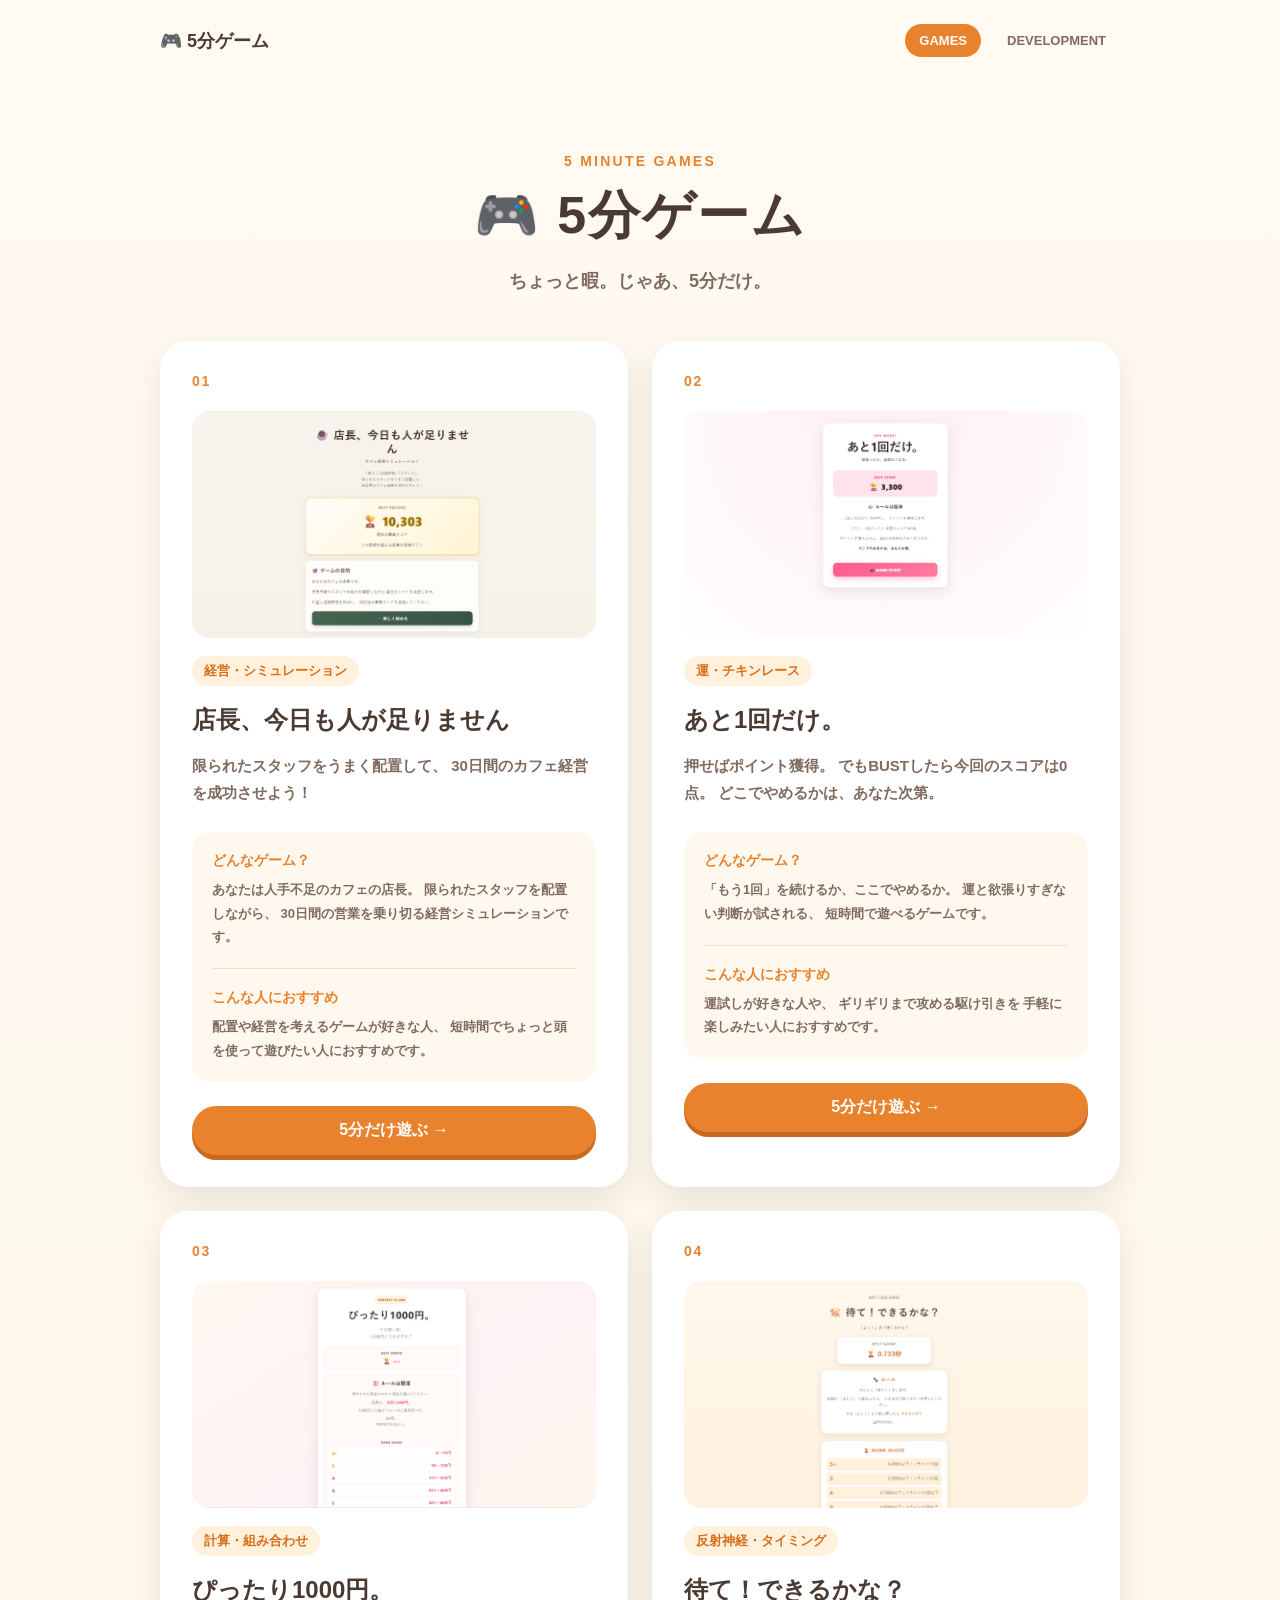
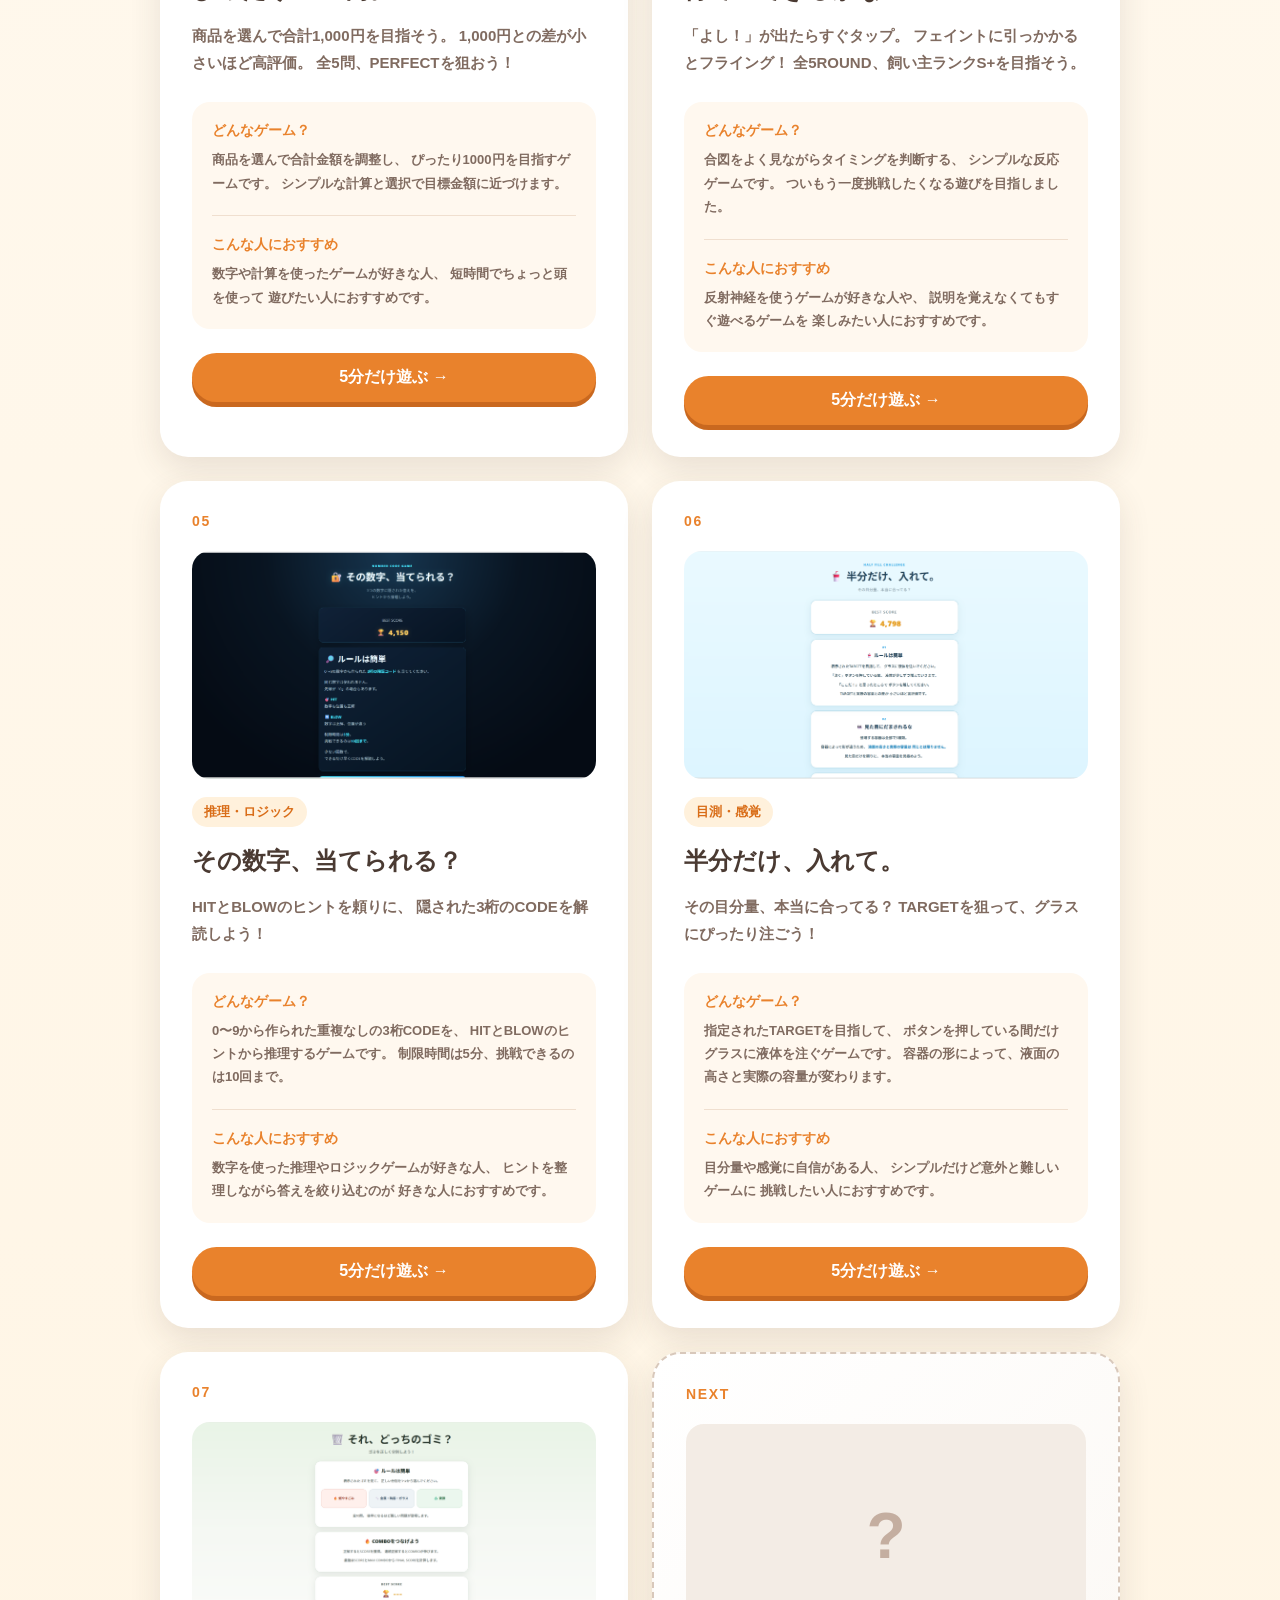
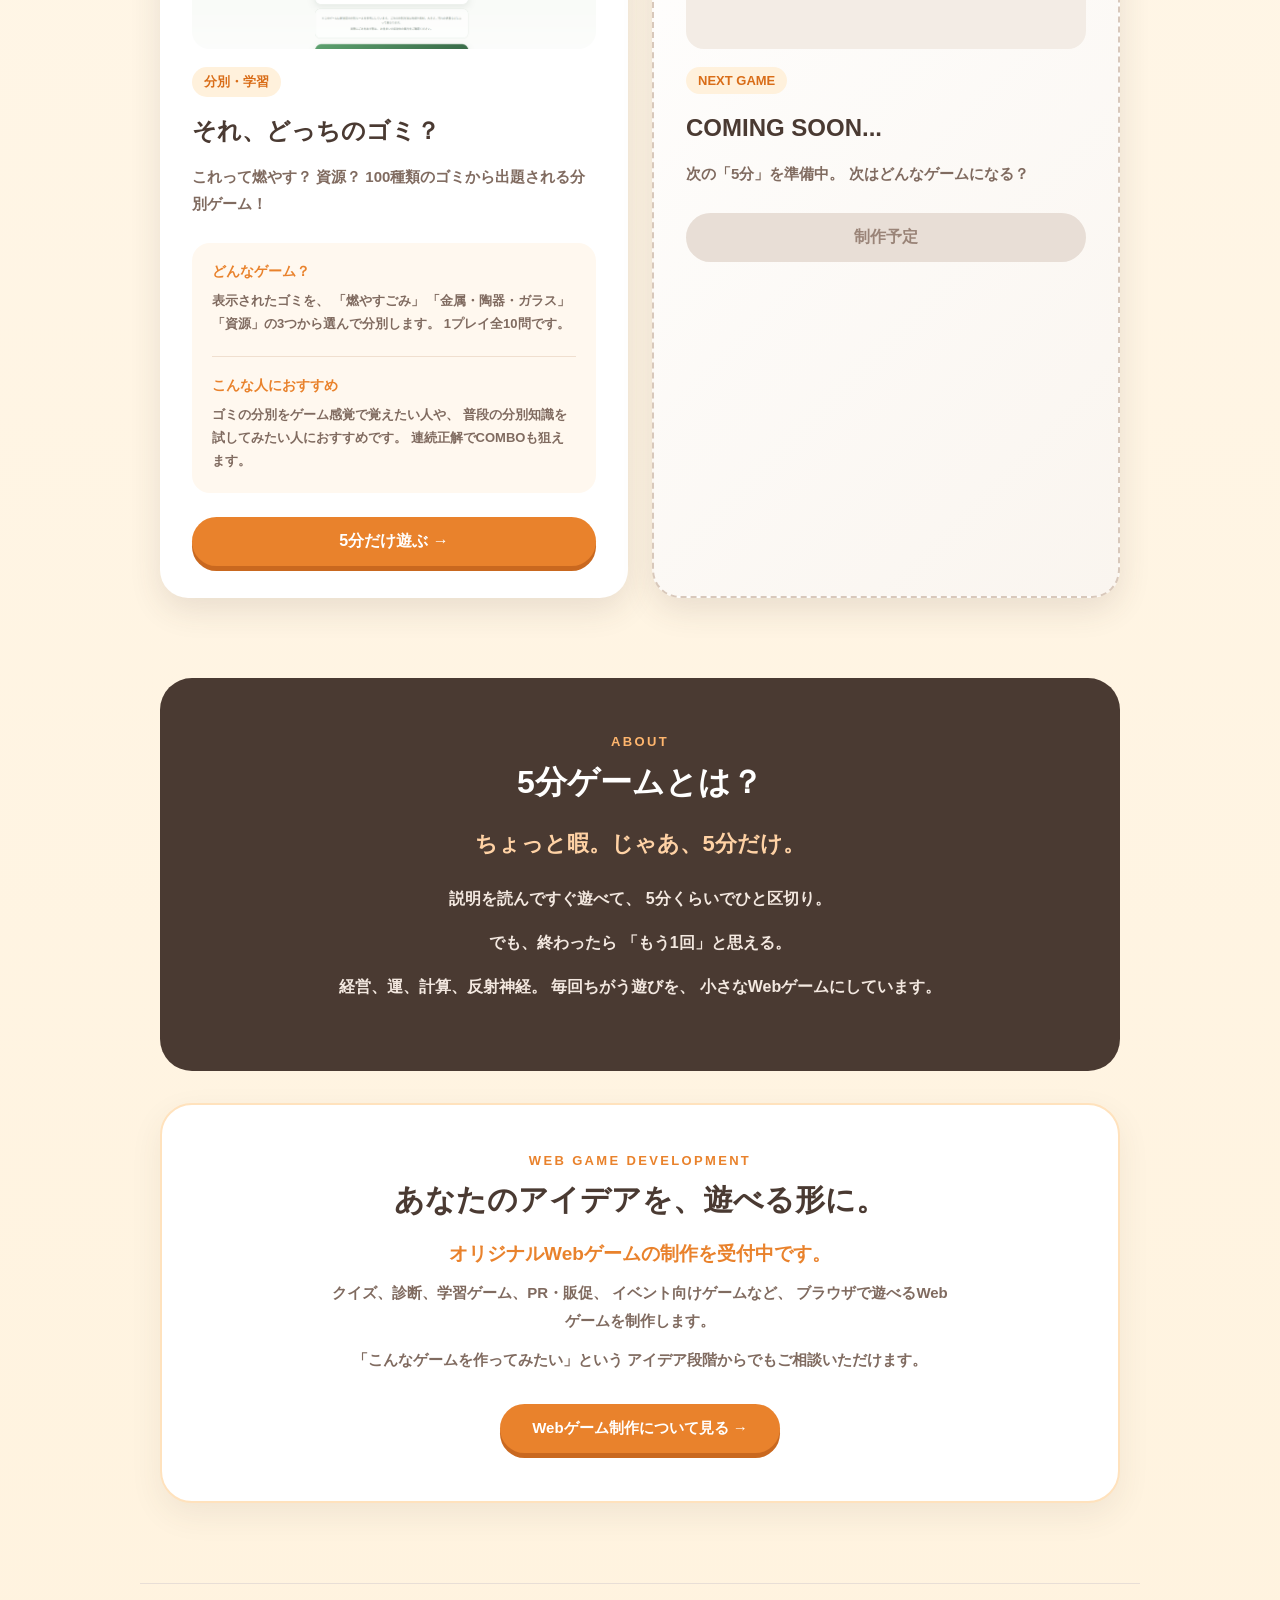
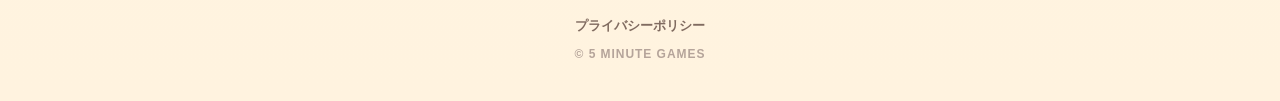
==== index.html @ 8182e737 "Improve SEO metadata" ====
<!DOCTYPE html>
<html lang="ja">

<head>
    <meta charset="UTF-8">

    <meta
        name="viewport"
        content="width=device-width, initial-scale=1.0"
    >

    <meta
        name="description"
        content="ちょっと暇。じゃあ、5分だけ。短時間で気軽に遊べる無料ブラウザゲームを公開中。経営、計算、推理、反射神経など、インストール不要で遊べるオリジナルWebゲームシリーズです。"
    >

    <meta
        name="google-adsense-account"
        content="ca-pub-8101862015594721"
    >

    <title>5分ゲーム | 5分で遊べる無料ブラウザゲーム</title>

    <link
        rel="stylesheet"
        href="css/style.css"
    >
</head>

<body>

    <nav class="site-nav">
        <a
            class="site-logo"
            href="index.html"
        >
            🎮 5分ゲーム
        </a>

        <div class="nav-links">
            <a
                class="active"
                href="index.html"
            >
                GAMES
            </a>

            <a href="development.html">
                DEVELOPMENT
            </a>
        </div>
    </nav>

    <header>
        <p>5 MINUTE GAMES</p>

        <h1>
            🎮 5分ゲーム
        </h1>

        <p>
            ちょっと暇。じゃあ、5分だけ。
        </p>
    </header>

    <main>

        <section class="game-list">

            <article class="game-card">
                <div class="game-number">
                    01
                </div>

                <div class="game-image">
                    <img
                        src="images/cafe-manager.png"
                        alt="店長、今日も人が足りませんのプレイ画面"
                    >
                </div>

                <p class="game-genre">
                    経営・シミュレーション
                </p>

                <h2>
                    店長、今日も人が足りません
                </h2>

                <p class="game-description">
                    限られたスタッフをうまく配置して、
                    30日間のカフェ経営を成功させよう！
                </p>

                <div class="game-details">

                    <div class="game-detail">
                        <h3>
                            どんなゲーム？
                        </h3>

                        <p>
                            あなたは人手不足のカフェの店長。
                            限られたスタッフを配置しながら、
                            30日間の営業を乗り切る経営シミュレーションです。
                        </p>
                    </div>

                    <div class="game-detail">
                        <h3>
                            こんな人におすすめ
                        </h3>

                        <p>
                            配置や経営を考えるゲームが好きな人、
                            短時間でちょっと頭を使って遊びたい人におすすめです。
                        </p>
                    </div>

                </div>


            </div>


                <a
                    class="game-button"
                    href="https://cafe-manager-1-jmzj.onrender.com"
                    target="_blank"
                    rel="noopener noreferrer"
                >
                    5分だけ遊ぶ →
                </a>
            </article>

            <article class="game-card">
                <div class="game-number">
                    02
                </div>

                <div class="game-image">
                    <img
                        src="images/one-more-game.png"
                        alt="あと1回だけ。のプレイ画面"
                    >
                </div>

                <p class="game-genre">
                    運・チキンレース
                </p>

                <h2>
                    あと1回だけ。
                </h2>

                <p class="game-description">
                    押せばポイント獲得。
                    でもBUSTしたら今回のスコアは0点。
                    どこでやめるかは、あなた次第。
                </p>

                <div class="game-details">

                    <div class="game-detail">
                        <h3>どんなゲーム？</h3>

                        <p>
                            「もう1回」を続けるか、ここでやめるか。
                            運と欲張りすぎない判断が試される、
                            短時間で遊べるゲームです。
                        </p>
                    </div>

                    <div class="game-detail">
                        <h3>こんな人におすすめ</h3>

                        <p>
                            運試しが好きな人や、
                            ギリギリまで攻める駆け引きを
                            手軽に楽しみたい人におすすめです。
                        </p>
                    </div>

                </div>

                <a
                    class="game-button"
                    href="https://one-more-game-szpu.onrender.com/"
                    target="_blank"
                    rel="noopener noreferrer"
                >
                    5分だけ遊ぶ →
                </a>
            </article>

            <article class="game-card">
                <div class="game-number">
                    03
                </div>

                <div class="game-image">
                    <img
                        src="images/perfect-1000.png"
                        alt="ぴったり1000円。のプレイ画面"
                    >
                </div>

                <p class="game-genre">
                    計算・組み合わせ
                </p>

                <h2>
                    ぴったり1000円。
                </h2>

                <p class="game-description">
                    商品を選んで合計1,000円を目指そう。
                    1,000円との差が小さいほど高評価。
                    全5問、PERFECTを狙おう！
                </p>
                
                <div class="game-details">

                    <div class="game-detail">
                        <h3>どんなゲーム？</h3>

                        <p>
                            商品を選んで合計金額を調整し、
                            ぴったり1000円を目指すゲームです。
                            シンプルな計算と選択で目標金額に近づけます。
                        </p>
                    </div>

                    <div class="game-detail">
                        <h3>こんな人におすすめ</h3>

                        <p>
                            数字や計算を使ったゲームが好きな人、
                            短時間でちょっと頭を使って
                            遊びたい人におすすめです。
                        </p>
                    </div>

                </div>

                <a
                    class="game-button"
                    href="https://perfect-1000-game.onrender.com/"
                    target="_blank"
                    rel="noopener noreferrer"
                >
                    5分だけ遊ぶ →
                </a>
            </article>

            <article class="game-card">
                <div class="game-number">
                    04
                </div>

                <div class="game-image">
                    <img
                        src="images/wait-dog-game.png"
                        alt="待て！できるかな？のプレイ画面"
                    >
                </div>

                <p class="game-genre">
                    反射神経・タイミング
                </p>

                <h2>
                    待て！できるかな？
                </h2>

                <p class="game-description">
                    「よし！」が出たらすぐタップ。
                    フェイントに引っかかるとフライング！
                    全5ROUND、飼い主ランクS+を目指そう。
                </p>

                <div class="game-details">

                    <div class="game-detail">
                        <h3>どんなゲーム？</h3>

                        <p>
                            合図をよく見ながらタイミングを判断する、
                            シンプルな反応ゲームです。
                            ついもう一度挑戦したくなる遊びを目指しました。
                        </p>
                    </div>

                    <div class="game-detail">
                        <h3>こんな人におすすめ</h3>

                        <p>
                            反射神経を使うゲームが好きな人や、
                            説明を覚えなくてもすぐ遊べるゲームを
                            楽しみたい人におすすめです。
                        </p>
                    </div>

                </div>

                <a
                    class="game-button"
                    href="https://wait-dog-game-1.onrender.com"
                    target="_blank"
                    rel="noopener noreferrer"
                >
                    5分だけ遊ぶ →
                </a>
            </article>

            <article class="game-card">

                <div class="game-number">
                    05
                </div>

                <div class="game-image">
                    <img
                        src="images/guess-the-number.png"
                        alt="その数字、当てられる？のプレイ画面"
                    >
                </div>

                <p class="game-genre">
                    推理・ロジック
                </p>

                <h2>
                    その数字、当てられる？
                </h2>

                <p class="game-description">
                    HITとBLOWのヒントを頼りに、
                    隠された3桁のCODEを解読しよう！
                </p>

                <div class="game-details">

                    <div class="game-detail">
                        <h3>
                            どんなゲーム？
                        </h3>

                        <p>
                            0〜9から作られた重複なしの3桁CODEを、
                            HITとBLOWのヒントから推理するゲームです。
                            制限時間は5分、挑戦できるのは10回まで。
                        </p>
                    </div>

                    <div class="game-detail">
                        <h3>
                            こんな人におすすめ
                        </h3>

                        <p>
                            数字を使った推理やロジックゲームが好きな人、
                            ヒントを整理しながら答えを絞り込むのが
                            好きな人におすすめです。
                        </p>
                    </div>

                </div>

                <a
                    class="game-button"
                    href="https://guess-the-number-1-7qqd.onrender.com"
                    target="_blank"
                    rel="noopener noreferrer"
                >
                    5分だけ遊ぶ →
                </a>

            </article>

            <article class="game-card">

                <div class="game-number">
                    06
                </div>

                <div class="game-image">
                    <img
                        src="images/half-fill-game.png"
                        alt="半分だけ、入れて。のプレイ画面"
                    >
                </div>

                <p class="game-genre">
                    目測・感覚
                </p>

                <h2>
                    半分だけ、入れて。
                </h2>

                <p class="game-description">
                    その目分量、本当に合ってる？
                    TARGETを狙って、グラスにぴったり注ごう！
                </p>

                <div class="game-details">

                    <div class="game-detail">

                        <h3>
                            どんなゲーム？
                        </h3>

                        <p>
                            指定されたTARGETを目指して、
                            ボタンを押している間だけグラスに液体を注ぐゲームです。
                            容器の形によって、液面の高さと実際の容量が変わります。
                        </p>

                    </div>

                    <div class="game-detail">

                        <h3>
                            こんな人におすすめ
                        </h3>

                        <p>
                            目分量や感覚に自信がある人、
                            シンプルだけど意外と難しいゲームに
                            挑戦したい人におすすめです。
                        </p>

                    </div>

                </div>

                <a
                    class="game-button"
                    href="https://half-fill-game-1.onrender.com"
                    target="_blank"
                    rel="noopener noreferrer"
                >
                    5分だけ遊ぶ →
                </a>

            </article>

            <article class="game-card">

                <div class="game-number">
                    07
                </div>

                <div class="game-image">
                    <img
                        src="images/garbage-sort-game.png"
                        alt="それ、どっちのゴミ？のプレイ画面"
                    >
                </div>

                <p class="game-genre">
                    分別・学習
                </p>

                <h2>
                    それ、どっちのゴミ？
                </h2>

                <p class="game-description">
                    これって燃やす？ 資源？
                    100種類のゴミから出題される分別ゲーム！
                </p>

                <div class="game-details">

                    <div class="game-detail">

                        <h3>
                            どんなゲーム？
                        </h3>

                        <p>
                            表示されたゴミを、
                            「燃やすごみ」
                            「金属・陶器・ガラス」
                            「資源」の3つから選んで分別します。
                            1プレイ全10問です。
                        </p>

                    </div>

                    <div class="game-detail">

                        <h3>
                            こんな人におすすめ
                        </h3>

                        <p>
                            ゴミの分別をゲーム感覚で覚えたい人や、
                            普段の分別知識を試してみたい人におすすめです。
                            連続正解でCOMBOも狙えます。
                        </p>

                    </div>

                </div>

                <a
                    class="game-button"
                    href="https://garbage-sort-game-1.onrender.com"
                    target="_blank"
                    rel="noopener noreferrer"
                >
                    5分だけ遊ぶ →
                </a>

            </article>


            <article class="game-card coming-soon">
                <div class="game-number">
                    NEXT
                </div>

                <div class="coming-soon-image">
                    <span>?</span>
                </div>

                <p class="game-genre">
                    NEXT GAME
                </p>

                <h2>
                    COMING SOON...
                </h2>

                <p class="game-description">
                    次の「5分」を準備中。
                    次はどんなゲームになる？
                </p>

                <div class="coming-soon-button">
                    制作予定
                </div>
            </article>
        </section>

        <section class="about">

            <p class="section-label">
                ABOUT
            </p>

            <h2>
                5分ゲームとは？
            </h2>

            <p class="about-lead">
                ちょっと暇。じゃあ、5分だけ。
            </p>

            <div class="about-text">
                <p>
                    説明を読んですぐ遊べて、
                    5分くらいでひと区切り。
                </p>

                <p>
                    でも、終わったら
                    「もう1回」と思える。
                </p>

                <p>
                    経営、運、計算、反射神経。
                    毎回ちがう遊びを、
                    小さなWebゲームにしています。
                </p>
            </div>

        </section>

        <section class="request">

            <p class="section-label">
                WEB GAME DEVELOPMENT
            </p>

            <h2>
                あなたのアイデアを、遊べる形に。
            </h2>

            <p class="request-lead">
                オリジナルWebゲームの制作を受付中です。
            </p>

            <div class="request-text">
                <p>
                    クイズ、診断、学習ゲーム、PR・販促、
                    イベント向けゲームなど、
                    ブラウザで遊べるWebゲームを制作します。
                </p>

                <p>
                    「こんなゲームを作ってみたい」という
                    アイデア段階からでもご相談いただけます。
                </p>
            </div>

            <a
                class="request-button"
                href="https://coconala.com/users/6394066?ref=service_main_column"
                target="_blank"
                rel="noopener noreferrer"
            >
                Webゲーム制作について見る →
            </a>

        </section>        

    </main>

<footer class="site-footer">

    <a href="privacy.html">
        プライバシーポリシー
    </a>

    <p>
        © 5 MINUTE GAMES
    </p>

</footer>

</body>

</html>
---- css/style.css ----
* {
    box-sizing: border-box;
}

body {
    margin: 0;
    min-height: 100vh;

    background:
        linear-gradient(
            180deg,
            #fffaf2 0%,
            #fff3df 100%
        );

    color: #4a3a32;

    font-family:
        "Hiragino Kaku Gothic ProN",
        "Yu Gothic",
        sans-serif;
}

header {
    width: 92%;
    max-width: 900px;
    margin: 0 auto;
    padding: 72px 20px 48px;
    text-align: center;
}

header > p:first-child {
    margin: 0 0 12px;

    color: #e9822c;

    font-size: 14px;
    font-weight: 900;
    letter-spacing: 0.16em;
}

header h1 {
    margin: 0;

    color: #4a3a32;

    font-size: 52px;
    font-weight: 900;
    letter-spacing: 0.04em;
}

header > p:last-child {
    margin: 18px 0 0;

    color: #806b60;

    font-size: 18px;
    font-weight: 700;
}

main {
    width: 92%;
    max-width: 1000px;
    margin: 0 auto;
    padding: 0 20px 80px;
}

.game-list {
    display: grid;
    grid-template-columns:
        repeat(2, minmax(0, 1fr));
    gap: 24px;
}

.game-card {
    position: relative;
    padding: 32px;

    background-color: #ffffff;

    border-radius: 28px;

    box-shadow:
        0 12px 32px
        rgba(74, 58, 50, 0.12);
}

.game-number {
    color: #e9822c;

    font-size: 14px;
    font-weight: 900;
    letter-spacing: 0.12em;
}

.game-icon {
    margin: 22px 0 14px;

    font-size: 52px;
}

.game-image {
    width: 100%;
    aspect-ratio: 16 / 9;

    margin: 22px 0 18px;

    overflow: hidden;

    border-radius: 18px;

    background-color: #f5eee7;
}

.game-image img {
    display: block;

    width: 100%;
    height: 100%;

    object-fit: cover;
    object-position: center;

    transition:
        transform 0.25s ease;
}

.game-card:hover .game-image img {
    transform: scale(1.03);
}

.game-genre {
    display: inline-block;

    margin: 0 0 12px;
    padding: 6px 12px;

    background-color: #fff1dc;
    color: #d96d18;

    border-radius: 999px;

    font-size: 13px;
    font-weight: 900;
}

.game-card h2 {
    margin: 4px 0 14px;

    color: #4a3a32;

    font-size: 24px;
    font-weight: 900;
    line-height: 1.5;
}

.game-description {
    margin: 0 0 26px;

    color: #806b60;

    font-size: 15px;
    font-weight: 600;
    line-height: 1.8;
}

.game-button {
    display: block;

    width: 100%;
    padding: 14px 20px;

    background-color: #e9822c;
    color: #ffffff;

    border-radius: 999px;

    font-weight: 900;
    text-align: center;
    text-decoration: none;

    box-shadow:
        0 5px 0 #c9681f;

    transition:
        transform 0.12s ease,
        box-shadow 0.12s ease;
}

.game-button:active {
    transform: translateY(4px);

    box-shadow:
        0 1px 0 #c9681f;
}



.coming-soon {
    border: 2px dashed #d8c8bb;

    background:
        linear-gradient(
            135deg,
            #ffffff 0%,
            #faf5ef 100%
        );
}

.coming-soon-image {
    display: flex;
    align-items: center;
    justify-content: center;

    width: 100%;
    aspect-ratio: 16 / 9;

    margin: 22px 0 18px;

    background-color: #f3ece5;

    border-radius: 18px;
}

.coming-soon-image span {
    color: #c4aea0;

    font-size: 64px;
    font-weight: 900;
}

.coming-soon-button {
    width: 100%;
    padding: 14px 20px;

    background-color: #e8ded6;
    color: #9a8478;

    border-radius: 999px;

    font-weight: 900;
    text-align: center;
}

.about {
    margin-top: 80px;
    padding: 56px 48px;

    background-color: #4a3a32;
    color: #ffffff;

    border-radius: 32px;

    text-align: center;
}

.section-label {
    margin: 0 0 12px;

    color: #ffb66e;

    font-size: 13px;
    font-weight: 900;
    letter-spacing: 0.18em;
}

.about h2 {
    margin: 0;

    font-size: 32px;
    font-weight: 900;
}

.about-lead {
    margin: 24px 0;

    color: #ffd2a5;

    font-size: 22px;
    font-weight: 900;
}

.about-text {
    max-width: 620px;
    margin: 0 auto;

    color: #f3e8e0;

    font-size: 16px;
    font-weight: 600;
    line-height: 2;
}

.about-text p {
    margin: 12px 0;
}

.site-nav {
    display: flex;
    align-items: center;
    justify-content: space-between;

    width: 92%;
    max-width: 1000px;

    margin: 0 auto;
    padding: 24px 20px;
}

.site-logo {
    color: #4a3a32;

    font-size: 18px;
    font-weight: 900;

    text-decoration: none;
}

.nav-links {
    display: flex;
    align-items: center;
    gap: 12px;
}

.nav-links a {
    padding: 9px 14px;

    color: #806b60;

    border-radius: 999px;

    font-size: 13px;
    font-weight: 900;

    text-decoration: none;

    transition:
        background-color 0.15s ease,
        color 0.15s ease;
}

.nav-links a:hover {
    background-color: #fff1dc;
    color: #d96d18;
}

.nav-links a.active {
    background-color: #e9822c;
    color: #ffffff;
}

/* =========================
   DEVELOPMENT PAGE
========================= */

.development-intro {
    margin-bottom: 80px;
}

.development-intro > h2 {
    margin: 0 0 16px;

    color: #4a3a32;

    font-size: 36px;
    font-weight: 900;
}

.development-lead {
    margin: 0 0 16px;

    color: #e9822c;

    font-size: 22px;
    font-weight: 900;
}

.development-description {
    max-width: 700px;

    margin: 8px 0;

    color: #806b60;

    font-size: 16px;
    font-weight: 600;
    line-height: 1.9;
}

.development-steps {
    display: grid;

    grid-template-columns:
        repeat(2, minmax(0, 1fr));

    gap: 20px;

    margin-top: 40px;
}

.development-step {
    padding: 28px;

    background-color: #ffffff;

    border-radius: 24px;

    box-shadow:
        0 10px 28px
        rgba(74, 58, 50, 0.1);
}

.step-number {
    display: inline-block;

    margin-bottom: 18px;

    color: #e9822c;

    font-size: 13px;
    font-weight: 900;
    letter-spacing: 0.14em;
}

.development-step h3 {
    margin: 0 0 12px;

    color: #4a3a32;

    font-size: 20px;
    font-weight: 900;
}

.development-step p {
    margin: 0;

    color: #806b60;

    font-size: 14px;
    font-weight: 600;
    line-height: 1.8;
}

/* =========================
   TECH STACK
========================= */

.tech-stack {
    margin-top: 80px;
}

.tech-stack > h2 {
    margin: 0 0 12px;

    color: #4a3a32;

    font-size: 36px;
    font-weight: 900;
}

.tech-lead {
    margin: 0 0 36px;

    color: #806b60;

    font-size: 17px;
    font-weight: 700;
}

.tech-grid {
    display: grid;

    grid-template-columns:
        repeat(3, minmax(0, 1fr));

    gap: 20px;
}

.tech-item {
    padding: 28px 24px;

    background-color: #fff1dc;

    border: 2px solid #ffe2bd;
    border-radius: 24px;

    text-align: center;
}

.tech-icon {
    display: block;

    margin-bottom: 16px;

    font-size: 38px;
}

.tech-item h3 {
    margin: 0 0 12px;

    color: #d96d18;

    font-size: 18px;
    font-weight: 900;
}

.tech-item p {
    margin: 0;

    color: #806b60;

    font-size: 14px;
    font-weight: 600;
    line-height: 1.8;
}

/* =========================
   VALUES
========================= */

.values {
    margin-top: 80px;
    margin-bottom: 80px;
}

.values > h2 {
    margin: 0 0 12px;

    color: #4a3a32;

    font-size: 36px;
    font-weight: 900;
}

.values-lead {
    margin: 0 0 36px;

    color: #e9822c;

    font-size: 20px;
    font-weight: 900;
}

.values-grid {
    display: grid;

    grid-template-columns:
        repeat(2, minmax(0, 1fr));

    gap: 20px;
}

.value-item {
    padding: 30px;

    background-color: #ffffff;

    border-left:
        5px solid #e9822c;

    border-radius: 20px;

    box-shadow:
        0 10px 28px
        rgba(74, 58, 50, 0.1);
}

.value-icon {
    display: block;

    margin-bottom: 16px;

    font-size: 36px;
}

.value-item h3 {
    margin: 0 0 12px;

    color: #4a3a32;

    font-size: 20px;
    font-weight: 900;
}

.value-item p {
    margin: 0;

    color: #806b60;

    font-size: 14px;
    font-weight: 600;
    line-height: 1.8;
}

/* =========================
   DEVELOPMENT CTA
========================= */

.development-cta {
    margin-top: 80px;
    margin-bottom: 80px;
    padding: 56px 48px;

    background-color: #4a3a32;
    color: #ffffff;

    border-radius: 32px;

    text-align: center;
}

.development-cta .section-label {
    color: #ffb66e;
}

.development-cta h2 {
    margin: 0;

    color: #ffffff;

    font-size: 32px;
    font-weight: 900;
}

.cta-description {
    max-width: 600px;

    margin: 20px auto 32px;

    color: #f3e8e0;

    font-size: 16px;
    font-weight: 600;
    line-height: 1.9;
}

.cta-buttons {
    display: flex;
    justify-content: center;
    gap: 16px;
}

.cta-button {
    display: inline-block;

    min-width: 210px;
    padding: 15px 24px;

    border-radius: 999px;

    font-size: 15px;
    font-weight: 900;

    text-align: center;
    text-decoration: none;

    transition:
        transform 0.12s ease,
        box-shadow 0.12s ease;
}

/* ゲームへ戻る */
.cta-button.primary {
    background-color: #e9822c;
    color: #ffffff;

    box-shadow:
        0 5px 0 #c9681f;
}

.cta-button.primary:active {
    transform: translateY(4px);

    box-shadow:
        0 1px 0 #c9681f;
}

/* X */
.cta-button.secondary {
    background-color: #ffffff;
    color: #4a3a32;

    box-shadow:
        0 5px 0 #d8c8bb;
}

.cta-button.secondary:active {
    transform: translateY(4px);

    box-shadow:
        0 1px 0 #d8c8bb;
}

/* =========================
   PRIVACY POLICY
========================= */

.privacy-content {
    max-width: 760px;
    margin: 0 auto 80px;
    padding: 48px;

    background-color: #ffffff;

    border-radius: 28px;

    box-shadow:
        0 12px 32px
        rgba(74, 58, 50, 0.1);
}

.privacy-content h2 {
    margin:
        44px 0
        16px;

    padding-bottom: 10px;

    color: #4a3a32;

    border-bottom:
        2px solid #ffe2bd;

    font-size: 22px;
    font-weight: 900;
}

.privacy-content h2:first-child {
    margin-top: 0;
}

.privacy-content p {
    margin: 0 0 18px;

    color: #806b60;

    font-size: 15px;
    font-weight: 600;
    line-height: 2;
}

/* =========================
   FOOTER
========================= */

.site-footer {
    width: 92%;
    max-width: 1000px;

    margin: 0 auto;
    padding: 32px 20px 40px;

    border-top: 1px solid #e8ded6;

    text-align: center;
}

.site-footer a {
    color: #806b60;

    font-size: 13px;
    font-weight: 700;

    text-decoration: none;
}

.site-footer a:hover {
    color: #e9822c;
}

.site-footer p {
    margin: 12px 0 0;

    color: #b5a49a;

    font-size: 12px;
    font-weight: 600;
    letter-spacing: 0.08em;
}

/* =========================
   GAME DETAILS
========================= */

.game-details {
    margin: 24px 0;

    padding: 20px;

    background-color: #fff8ef;
    border-radius: 18px;
}

.game-detail + .game-detail {
    margin-top: 20px;
    padding-top: 20px;

    border-top: 1px solid #f0dfcf;
}

.game-detail h3 {
    margin: 0 0 8px;

    color: #e9822c;

    font-size: 14px;
    font-weight: 900;
}

.game-detail p {
    margin: 0;

    color: #806b60;

    font-size: 13px;
    font-weight: 600;
    line-height: 1.8;
}

/* =========================
   REQUEST
========================= */

.request {
    margin-top: 32px;
    padding: 48px;

    background-color: #ffffff;

    border: 2px solid #ffe2bd;
    border-radius: 32px;

    text-align: center;

    box-shadow:
        0 12px 32px
        rgba(74, 58, 50, 0.08);
}

.request .section-label {
    color: #e9822c;
}

.request h2 {
    margin: 0;

    color: #4a3a32;

    font-size: 30px;
    font-weight: 900;
}

.request-lead {
    margin: 20px 0 12px;

    color: #e9822c;

    font-size: 19px;
    font-weight: 900;
}

.request-text {
    max-width: 620px;
    margin: 0 auto 30px;

    color: #806b60;

    font-size: 15px;
    font-weight: 600;
    line-height: 1.9;
}

.request-text p {
    margin: 10px 0;
}

.request-button {
    display: inline-block;

    min-width: 280px;
    padding: 15px 28px;

    background-color: #e9822c;
    color: #ffffff;

    border-radius: 999px;

    font-size: 15px;
    font-weight: 900;

    text-align: center;
    text-decoration: none;

    box-shadow:
        0 5px 0 #c9681f;

    transition:
        transform 0.12s ease,
        box-shadow 0.12s ease;
}

.request-button:active {
    transform: translateY(4px);

    box-shadow:
        0 1px 0 #c9681f;
}

@media (max-width: 600px) {

    header {
        padding:
            48px 16px
            36px;
    }

    header h1 {
        font-size: 38px;
    }

    header > p:last-child {
        font-size: 16px;
    }

    main {
        padding:
            0 12px
            60px;
    }

    .game-list {
        grid-template-columns: 1fr;
    }

    .game-card {
        padding: 24px;
    }

    .game-card h2 {
        font-size: 21px;
    }

    .about {
        margin-top: 56px;
        padding: 40px 24px;

        border-radius: 24px;
    }

    .about h2 {
        font-size: 26px;
    }

    .about-lead {
        font-size: 19px;
    }

    .about-text {
        font-size: 15px;
        line-height: 1.9;
    }

    .site-nav {
        width: 100%;
        padding: 18px 16px;
    }

    .site-logo {
        font-size: 15px;
    }

    .nav-links {
        gap: 4px;
    }

    .nav-links a {
        padding: 8px 9px;

        font-size: 11px;
    }

    .development-intro > h2 {
        font-size: 28px;
    }

    .development-lead {
        font-size: 19px;
    }

    .development-description {
        font-size: 15px;
    }

    .development-steps {
        grid-template-columns: 1fr;

        margin-top: 28px;
    }

    .development-step {
        padding: 24px;
    }

    .tech-stack {
        margin-top: 56px;
    }

    .tech-stack > h2 {
        font-size: 28px;
    }

    .tech-lead {
        margin-bottom: 24px;

        font-size: 15px;
    }

    .tech-grid {
        grid-template-columns: 1fr;

        gap: 14px;
    }

    .tech-item {
        padding: 24px 20px;
    }

    .values {
        margin-top: 56px;
        margin-bottom: 56px;
    }

    .values > h2 {
        font-size: 28px;
    }

    .values-lead {
        margin-bottom: 24px;

        font-size: 17px;
    }

    .values-grid {
        grid-template-columns: 1fr;

        gap: 14px;
    }

    .value-item {
        padding: 24px;

        border-left-width: 4px;
    }

    .development-cta {
        margin-top: 56px;
        margin-bottom: 56px;
        padding: 40px 24px;

        border-radius: 24px;
    }

    .development-cta h2 {
        font-size: 26px;
    }

    .cta-description {
        margin:
            18px auto
            28px;

        font-size: 15px;
    }

    .cta-buttons {
        flex-direction: column;
        gap: 14px;
    }

    .cta-button {
        width: 100%;
        min-width: 0;
    }

    /* ナビ */
    .site-nav {
        width: 100%;
        padding: 16px 12px;
        gap: 10px;
    }

    .site-logo {
        flex-shrink: 0;
        white-space: nowrap;
        font-size: 14px;
    }

    .nav-links {
        gap: 2px;
    }

    .nav-links a {
        padding: 7px 6px;
        font-size: 10px;
        white-space: nowrap;
    }

    /* ゲーム一覧 */
    .game-list {
        grid-template-columns: 1fr;
    }

    /* 制作フロー */
    .development-steps {
        grid-template-columns: 1fr;
    }

    /* TECH STACK */
    .tech-grid {
        grid-template-columns: 1fr;
    }

    /* VALUES */
    .values-grid {
        grid-template-columns: 1fr;
    }

    /* 長い英単語のはみ出し防止 */
    .development-step h3,
    .tech-item h3,
    .value-item h3 {
        max-width: 100%;
        overflow-wrap: break-word;
        word-break: normal;
    }

    .privacy-content {
        margin-bottom: 56px;
        padding: 28px 22px;

        border-radius: 22px;
    }

    .privacy-content h2 {
        margin-top: 36px;

        font-size: 19px;
    }

    .privacy-content p {
        font-size: 14px;
        line-height: 1.9;
    }

    .site-footer {
        width: 100%;
        padding: 28px 16px 32px;
    }

    .site-footer a {
        font-size: 12px;
    }

    .site-footer p {
        font-size: 11px;
    }

    .game-details {
        margin: 20px 0;
        padding: 18px 16px;

        border-radius: 16px;
    }

    .game-detail h3 {
        font-size: 13px;
    }

    .game-detail p {
        font-size: 12px;
        line-height: 1.8;
    }

    /* 制作依頼 */
    .request {
        margin-top: 24px;
        padding: 36px 24px;

        border-radius: 24px;
    }

    .request h2 {
        font-size: 25px;
    }

    .request-lead {
        font-size: 17px;
    }

    .request-text {
        font-size: 14px;
        line-height: 1.9;
    }

    .request-button {
        width: 100%;
        min-width: 0;

        padding: 14px 18px;
    }
}
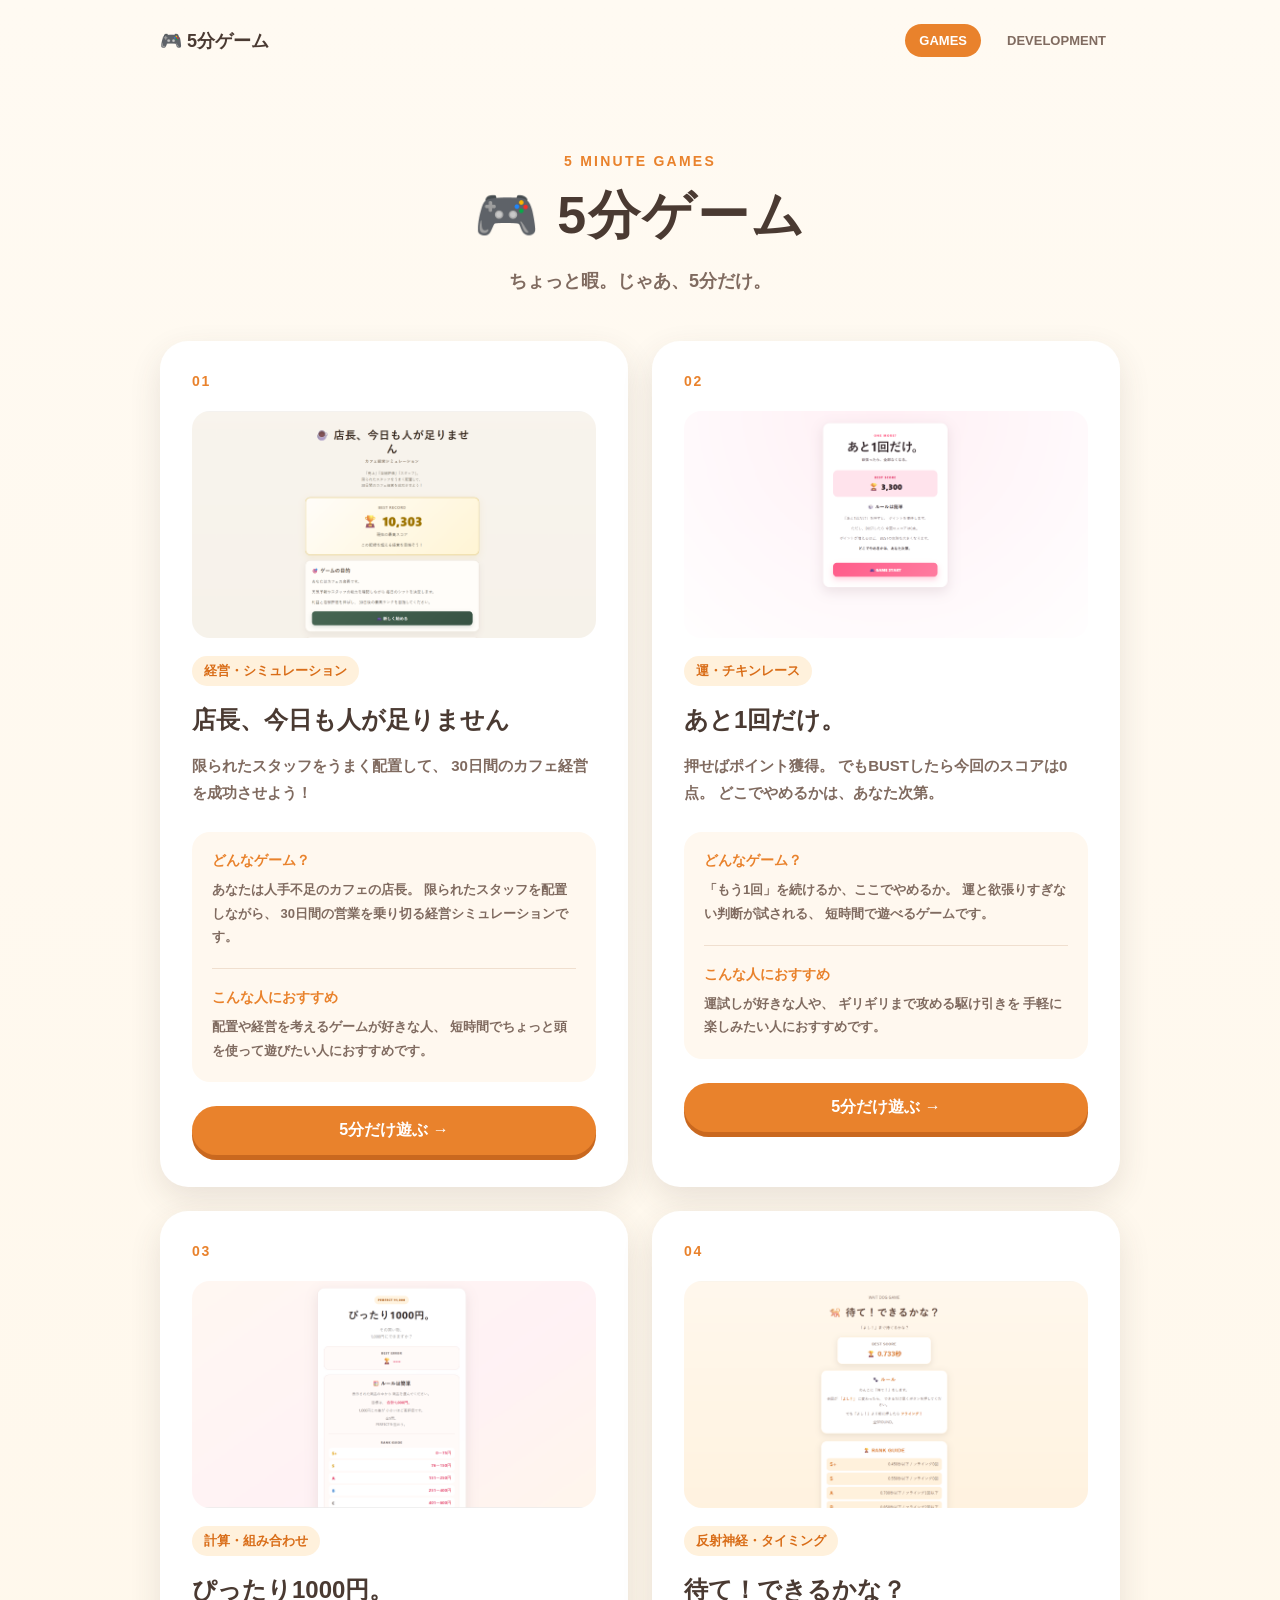
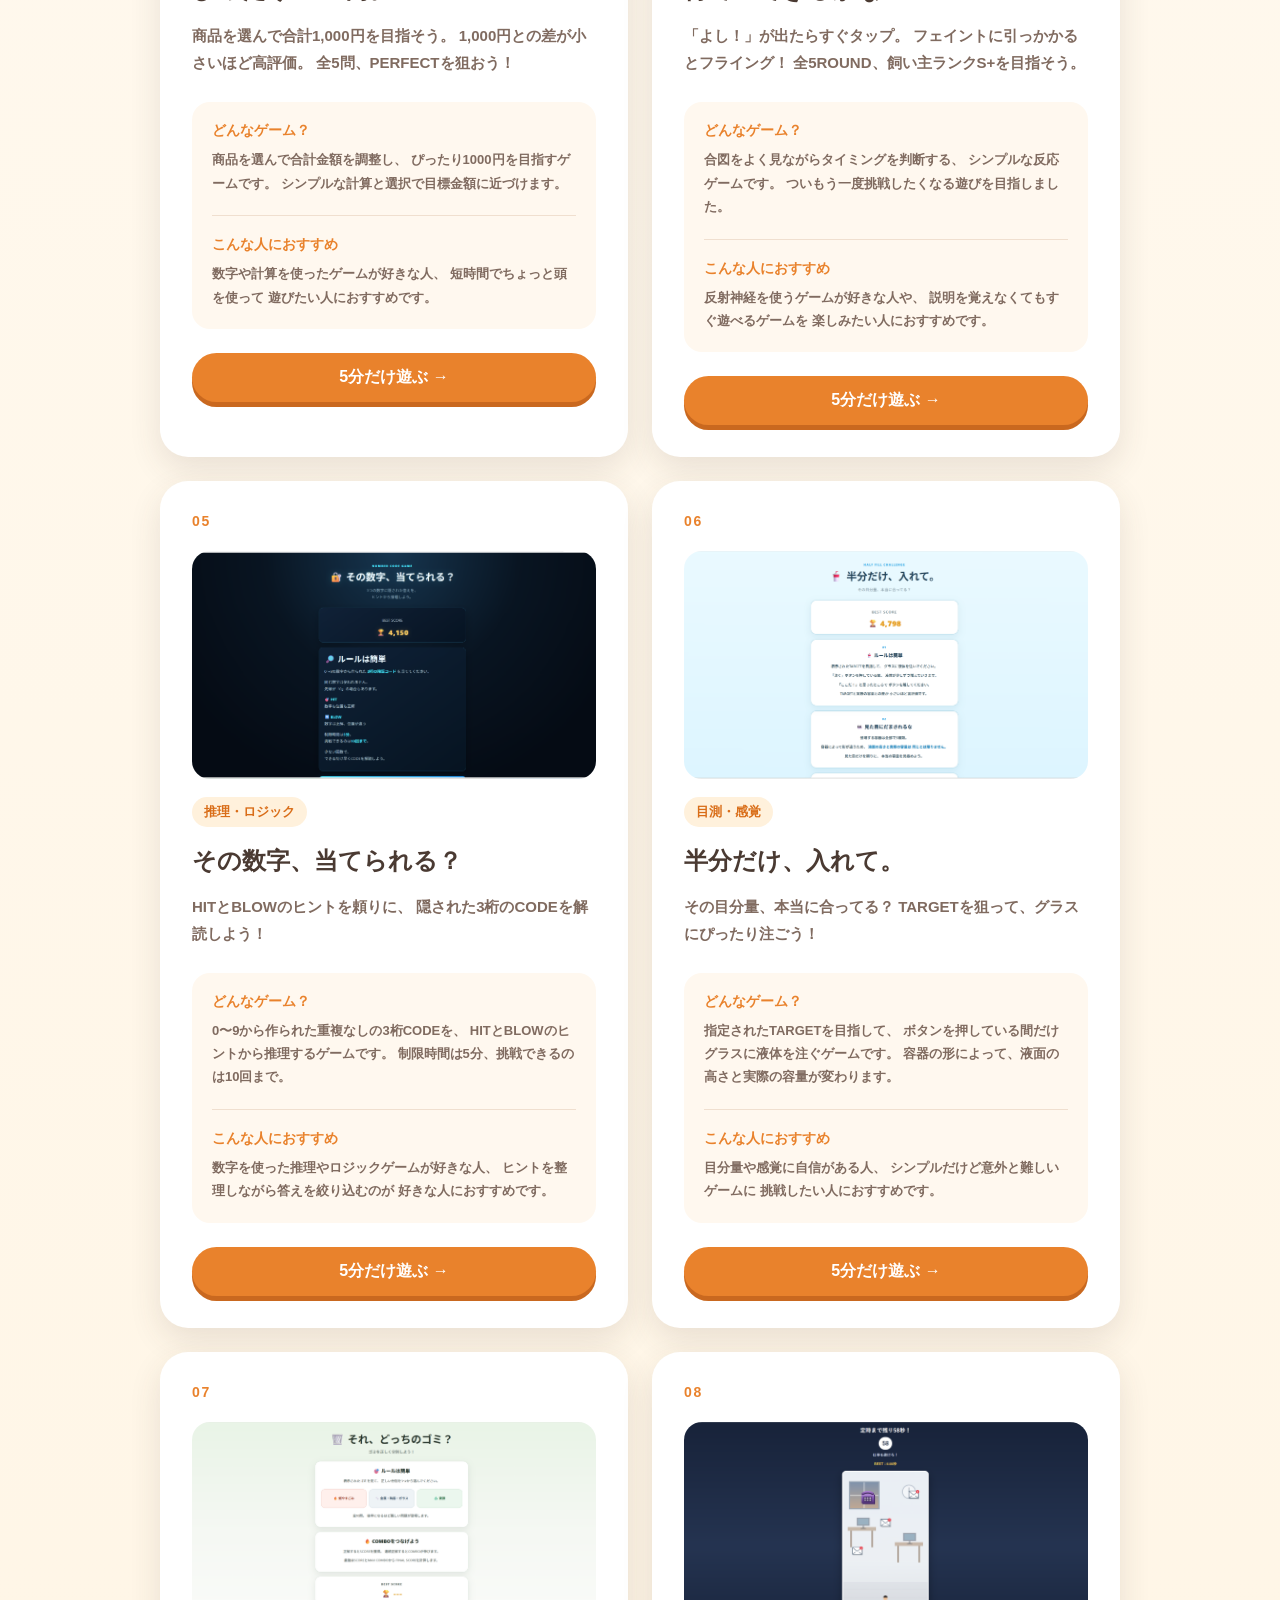
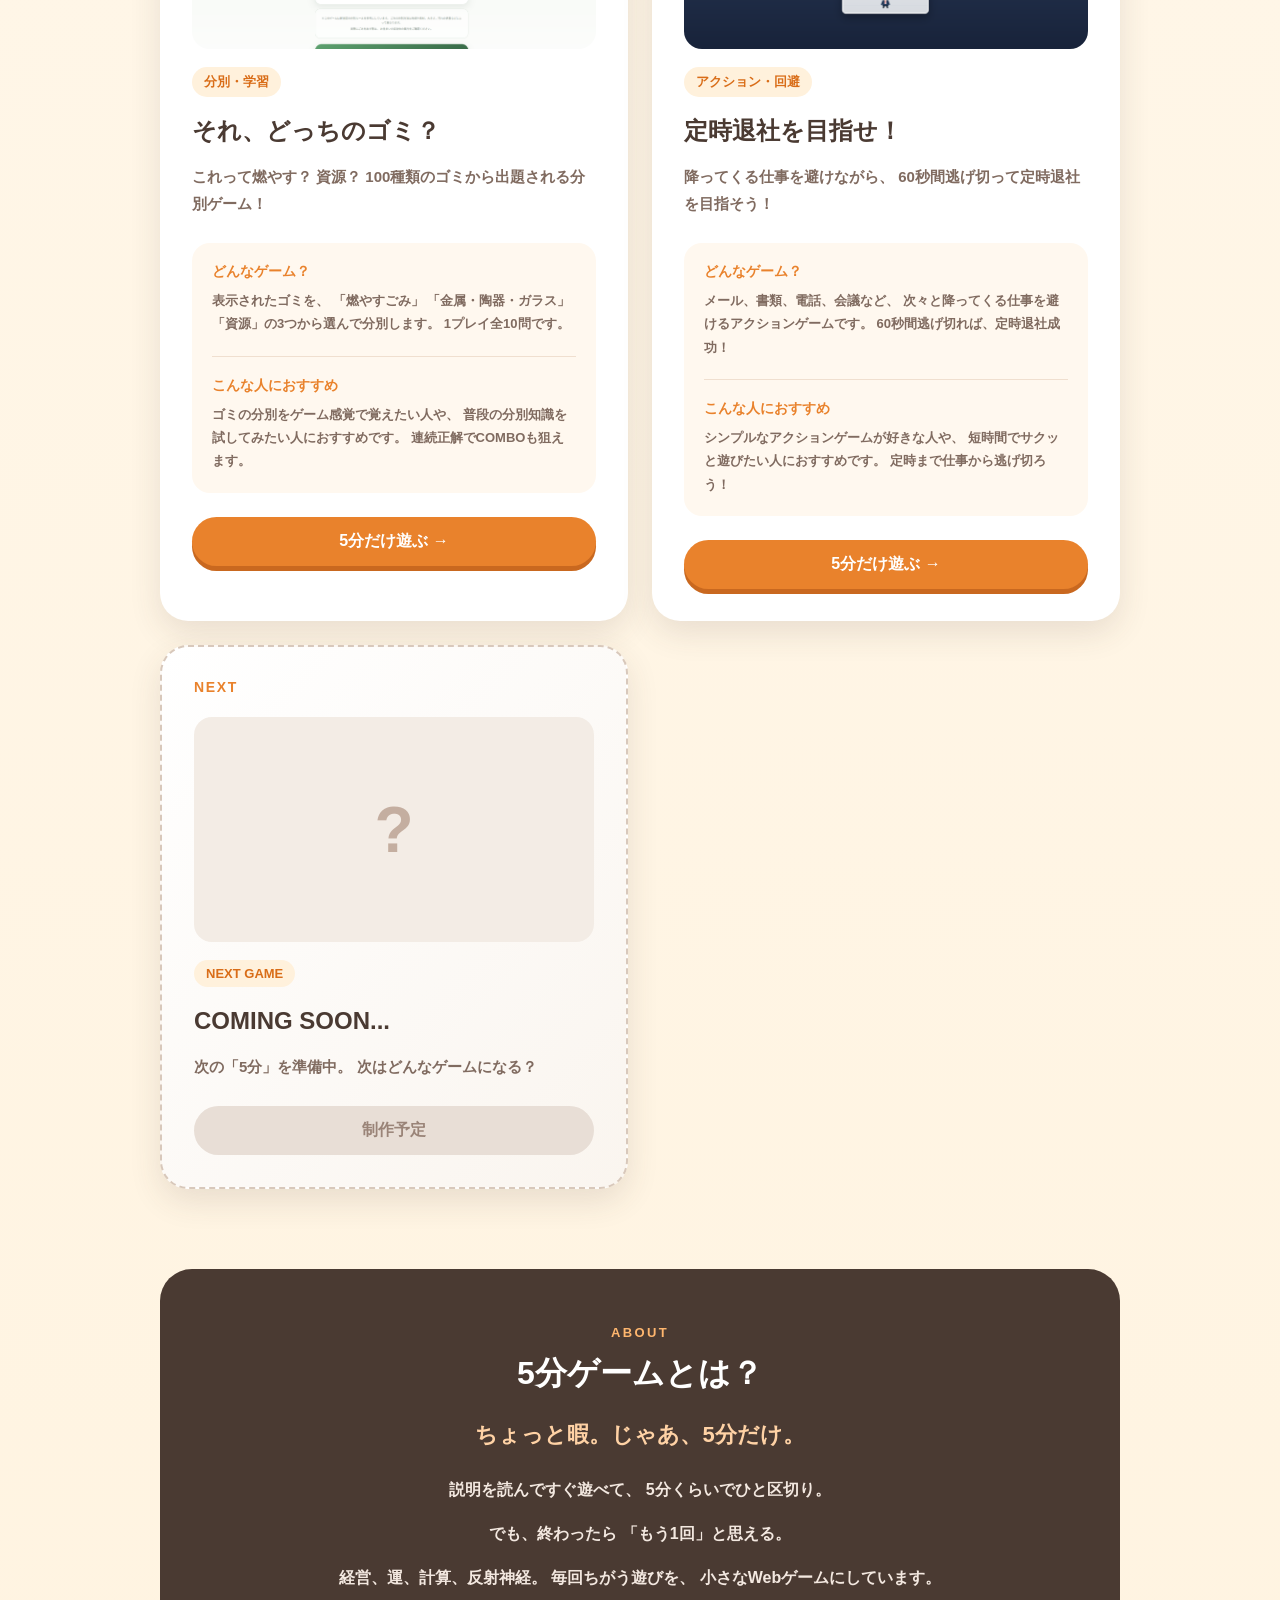
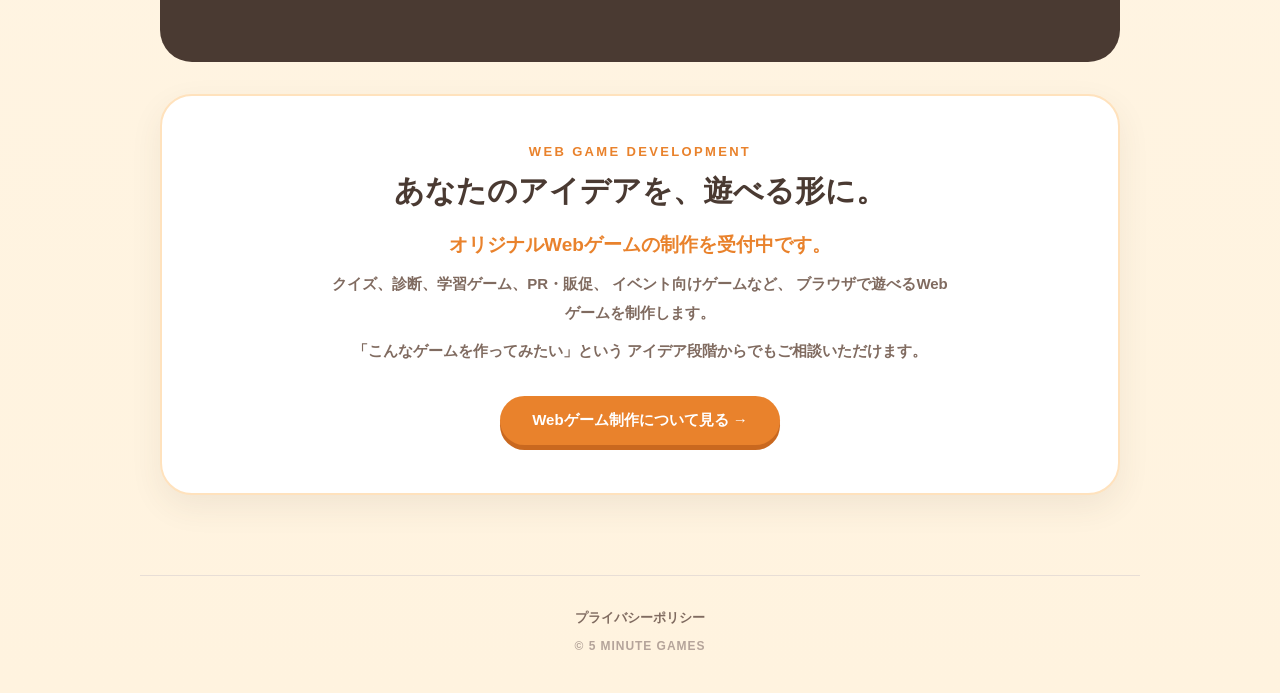
==== commit 02da3460: "Add game 08" ====
--- a/index.html
+++ b/index.html
@@ -19,11 +19,22 @@
         content="ca-pub-8101862015594721"
     >
 
+    <meta
+        name="google-site-verification"
+        content="F9LZhzofbIOKG_qknwpb9-czUyZk_s0oz3IPuMvI280"
+    >
+
     <title>5分ゲーム | 5分で遊べる無料ブラウザゲーム</title>
 
     <link
         rel="stylesheet"
         href="css/style.css"
+    >
+
+    <link
+        rel="icon"
+        href="/favicon.png"
+        type="image/png"
     >
 </head>
 
@@ -518,6 +529,71 @@
 
             </article>
 
+            <article class="game-card">
+
+                <div class="game-number">
+                    08
+                </div>
+
+                <div class="game-image">
+                    <img
+                        src="images/teiji-60sec-game.png"
+                        alt="定時退社ゲームのプレイ画面"
+                    >
+                </div>
+
+                <p class="game-genre">
+                    アクション・回避
+                </p>
+
+                <h2>
+                    定時退社を目指せ！
+                </h2>
+
+                <p class="game-description">
+                    降ってくる仕事を避けながら、
+                    60秒間逃げ切って定時退社を目指そう！
+                </p>
+
+                <div class="game-details">
+
+                    <div class="game-detail">
+                        <h3>
+                            どんなゲーム？
+                        </h3>
+
+                        <p>
+                            メール、書類、電話、会議など、
+                            次々と降ってくる仕事を避けるアクションゲームです。
+                            60秒間逃げ切れば、定時退社成功！
+                        </p>
+                    </div>
+
+                    <div class="game-detail">
+                        <h3>
+                            こんな人におすすめ
+                        </h3>
+
+                        <p>
+                            シンプルなアクションゲームが好きな人や、
+                            短時間でサクッと遊びたい人におすすめです。
+                            定時まで仕事から逃げ切ろう！
+                        </p>
+                    </div>
+
+                </div>
+
+                <a
+                    class="game-button"
+                    href="https://teiji-60sec-game.onrender.com"
+                    target="_blank"
+                    rel="noopener noreferrer"
+                >
+                    5分だけ遊ぶ →
+                </a>
+
+            </article>
+
 
             <article class="game-card coming-soon">
                 <div class="game-number">
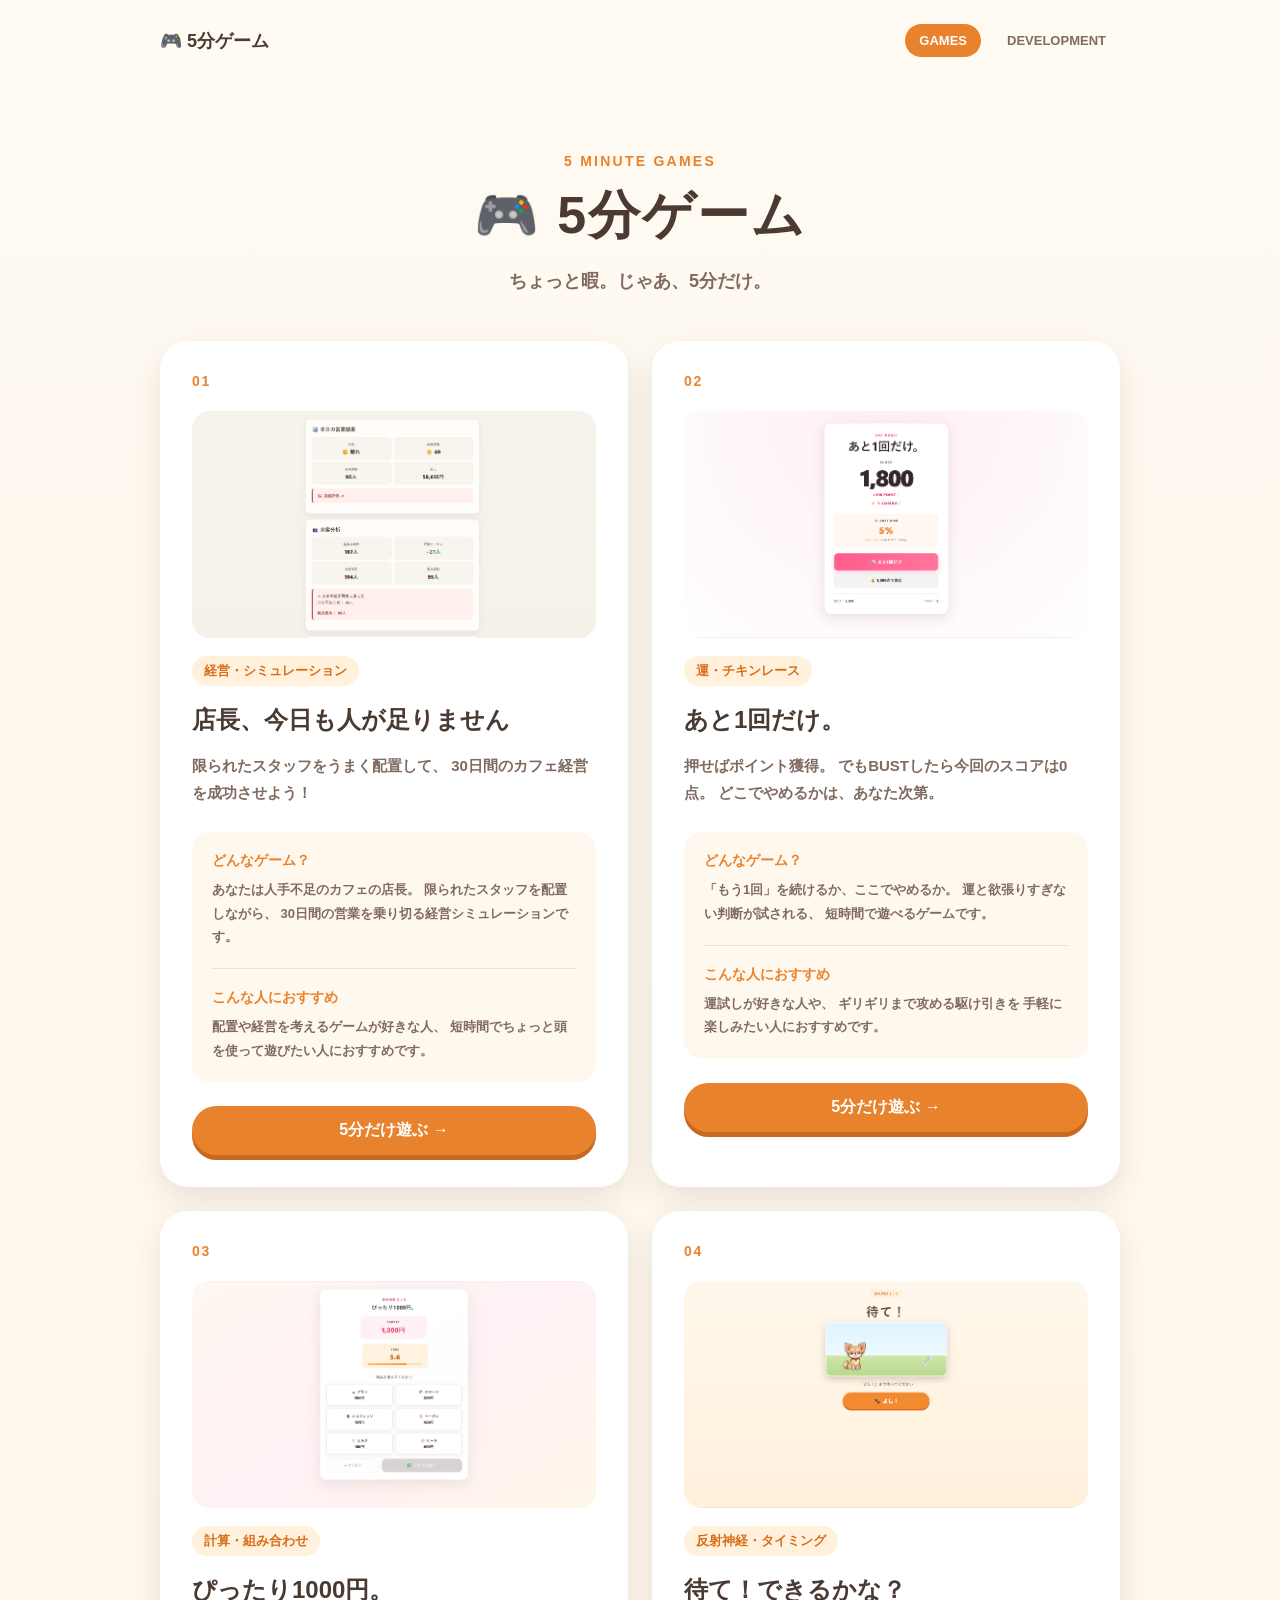
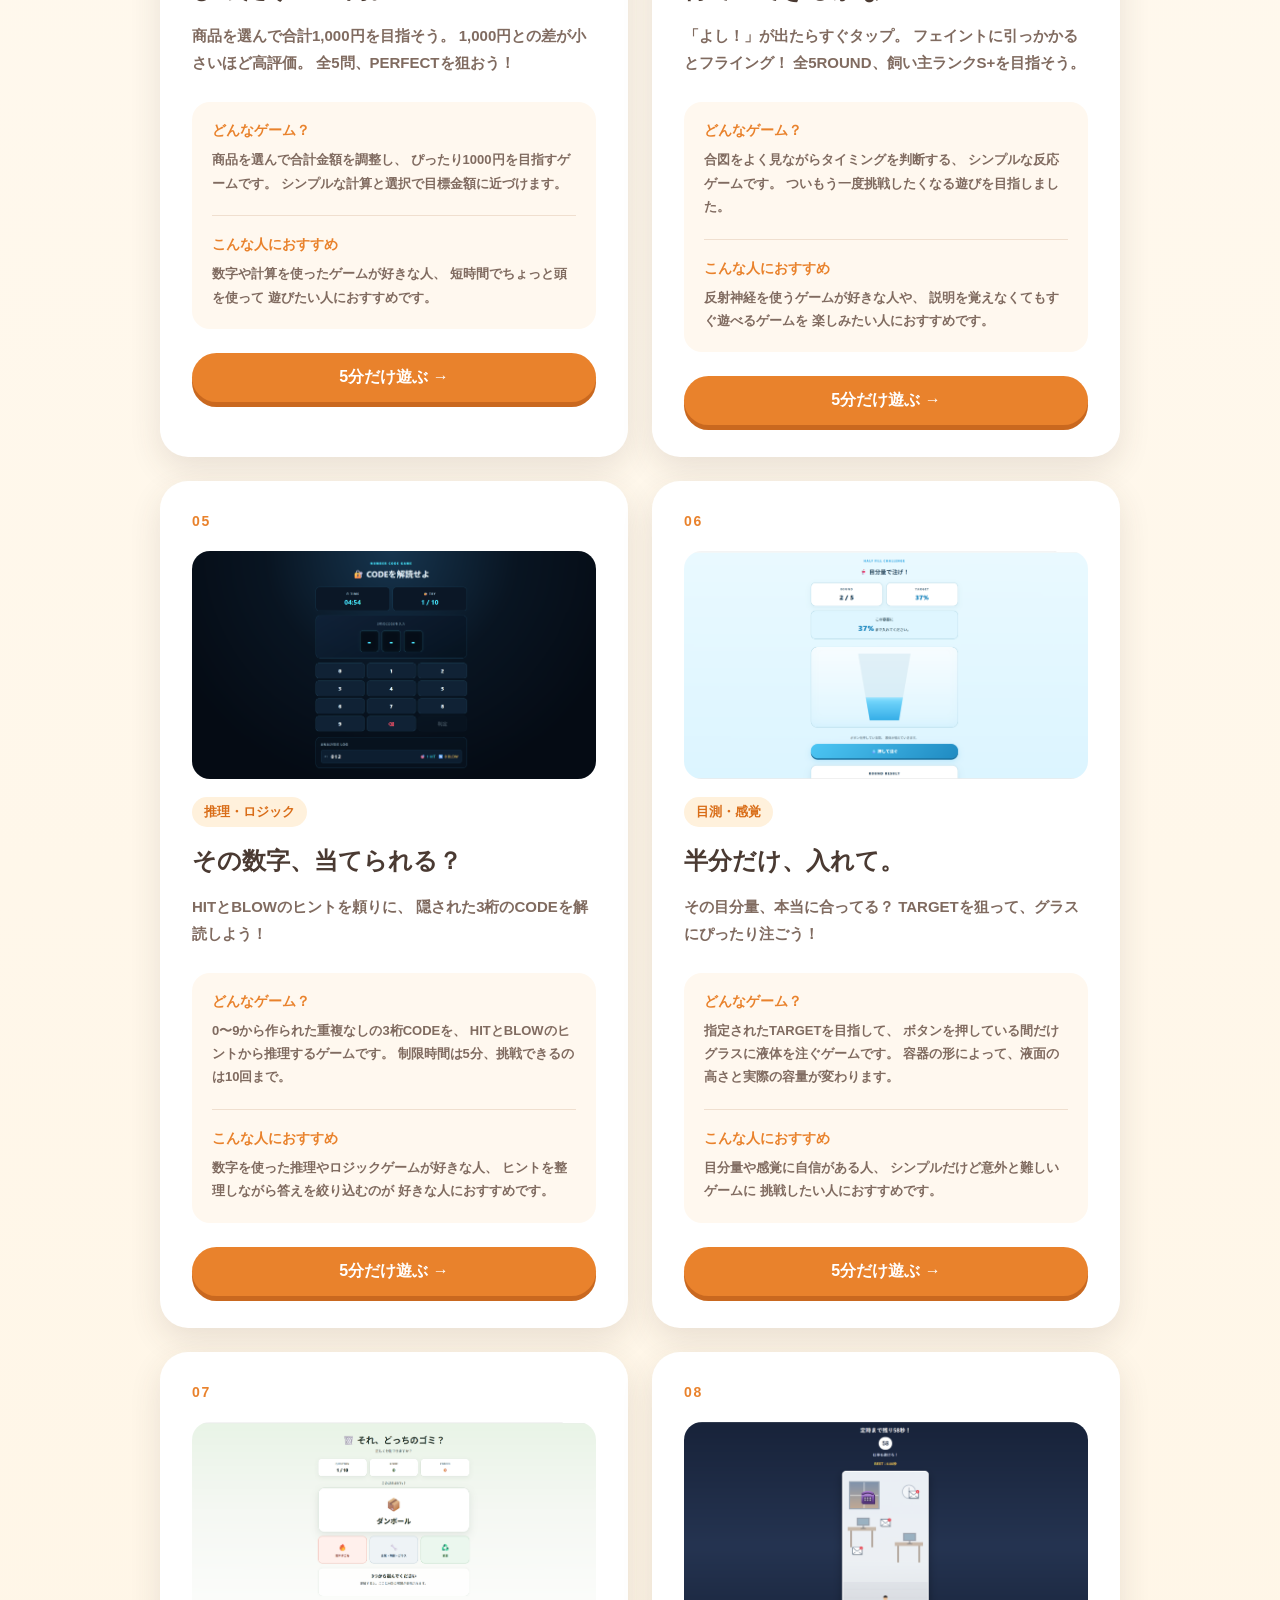
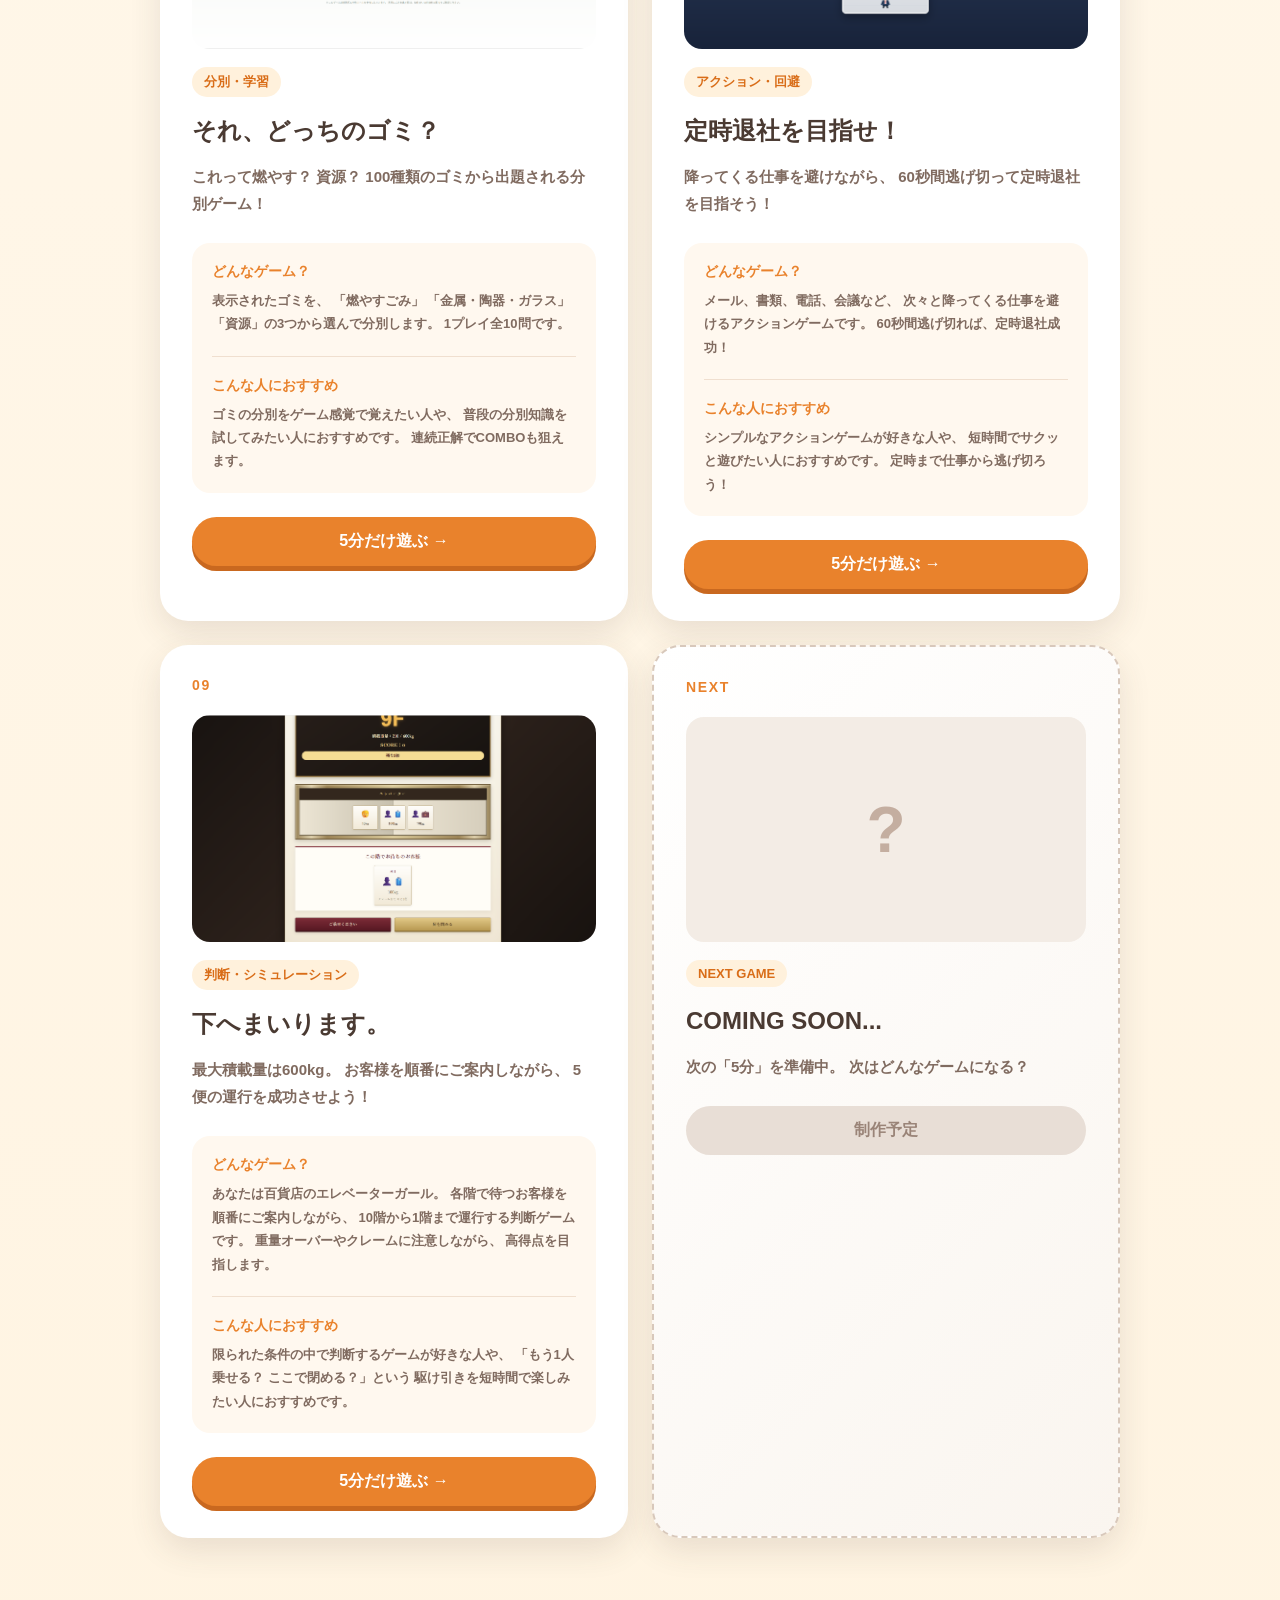
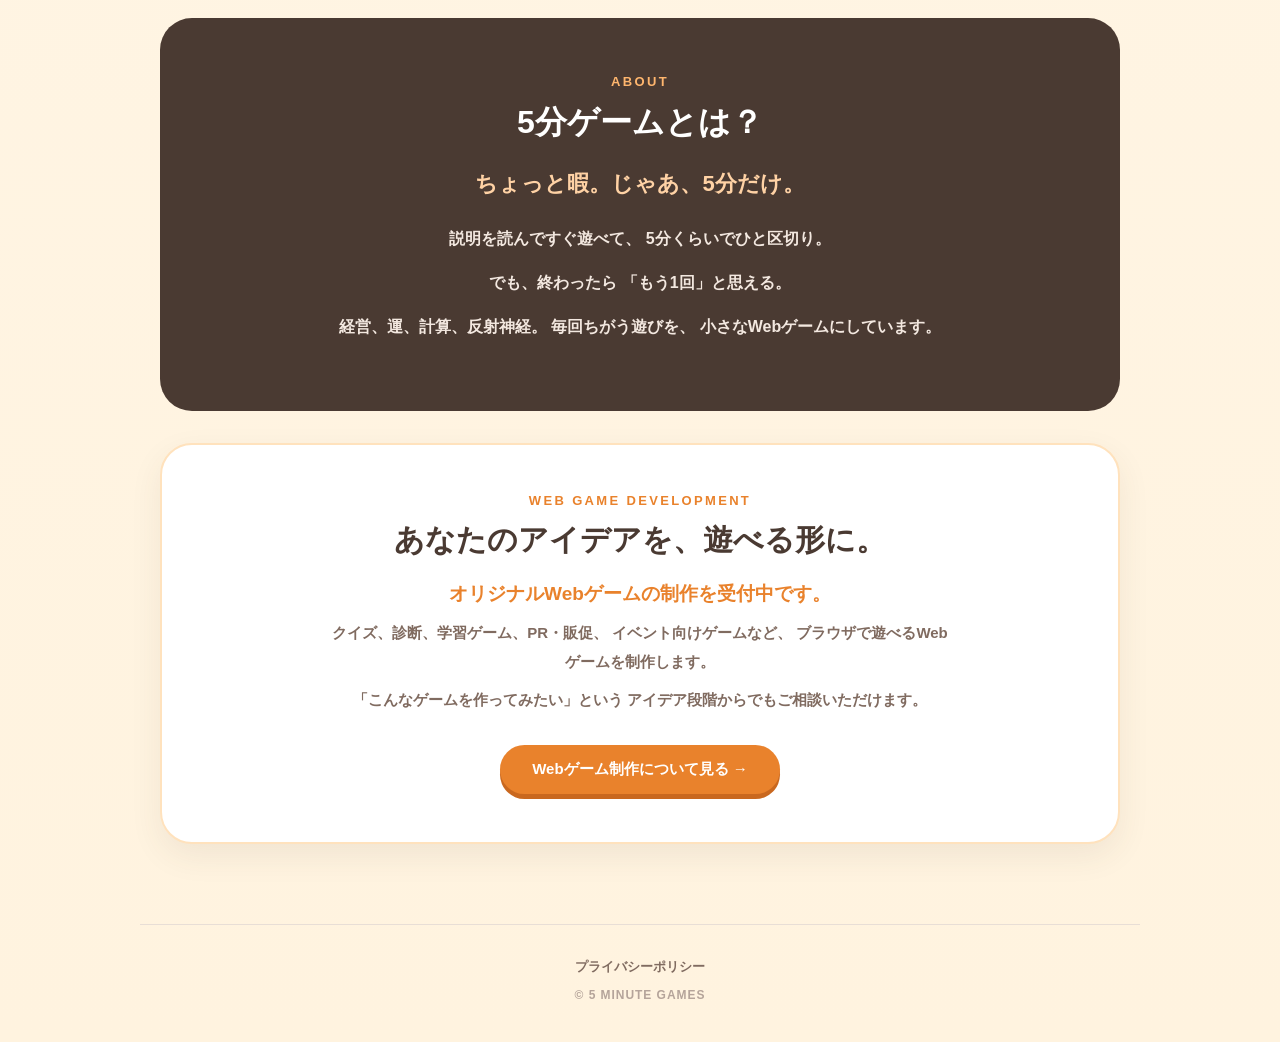
==== commit 47399b2c: "Add elevator game" ====
--- a/index.html
+++ b/index.html
@@ -586,6 +586,78 @@
                 <a
                     class="game-button"
                     href="https://teiji-60sec-game.onrender.com"
+                    target="_blank"
+                    rel="noopener noreferrer"
+                >
+                    5分だけ遊ぶ →
+                </a>
+
+            </article>
+
+            <article class="game-card">
+
+                <div class="game-number">
+                    09
+                </div>
+
+                <div class="game-image">
+                    <img
+                        src="images/elevator-game.png"
+                        alt="下へまいります。のプレイ画面"
+                    >
+                </div>
+
+                <p class="game-genre">
+                    判断・シミュレーション
+                </p>
+
+                <h2>
+                    下へまいります。
+                </h2>
+
+                <p class="game-description">
+                    最大積載量は600kg。
+                    お客様を順番にご案内しながら、
+                    5便の運行を成功させよう！
+                </p>
+
+                <div class="game-details">
+
+                    <div class="game-detail">
+
+                        <h3>
+                            どんなゲーム？
+                        </h3>
+
+                        <p>
+                            あなたは百貨店のエレベーターガール。
+                            各階で待つお客様を順番にご案内しながら、
+                            10階から1階まで運行する判断ゲームです。
+                            重量オーバーやクレームに注意しながら、
+                            高得点を目指します。
+                        </p>
+
+                    </div>
+
+                    <div class="game-detail">
+
+                        <h3>
+                            こんな人におすすめ
+                        </h3>
+
+                        <p>
+                            限られた条件の中で判断するゲームが好きな人や、
+                            「もう1人乗せる？ ここで閉める？」という
+                            駆け引きを短時間で楽しみたい人におすすめです。
+                        </p>
+
+                    </div>
+
+                </div>
+
+                <a
+                    class="game-button"
+                    href="https://elevator-game-s93n.onrender.com"
                     target="_blank"
                     rel="noopener noreferrer"
                 >
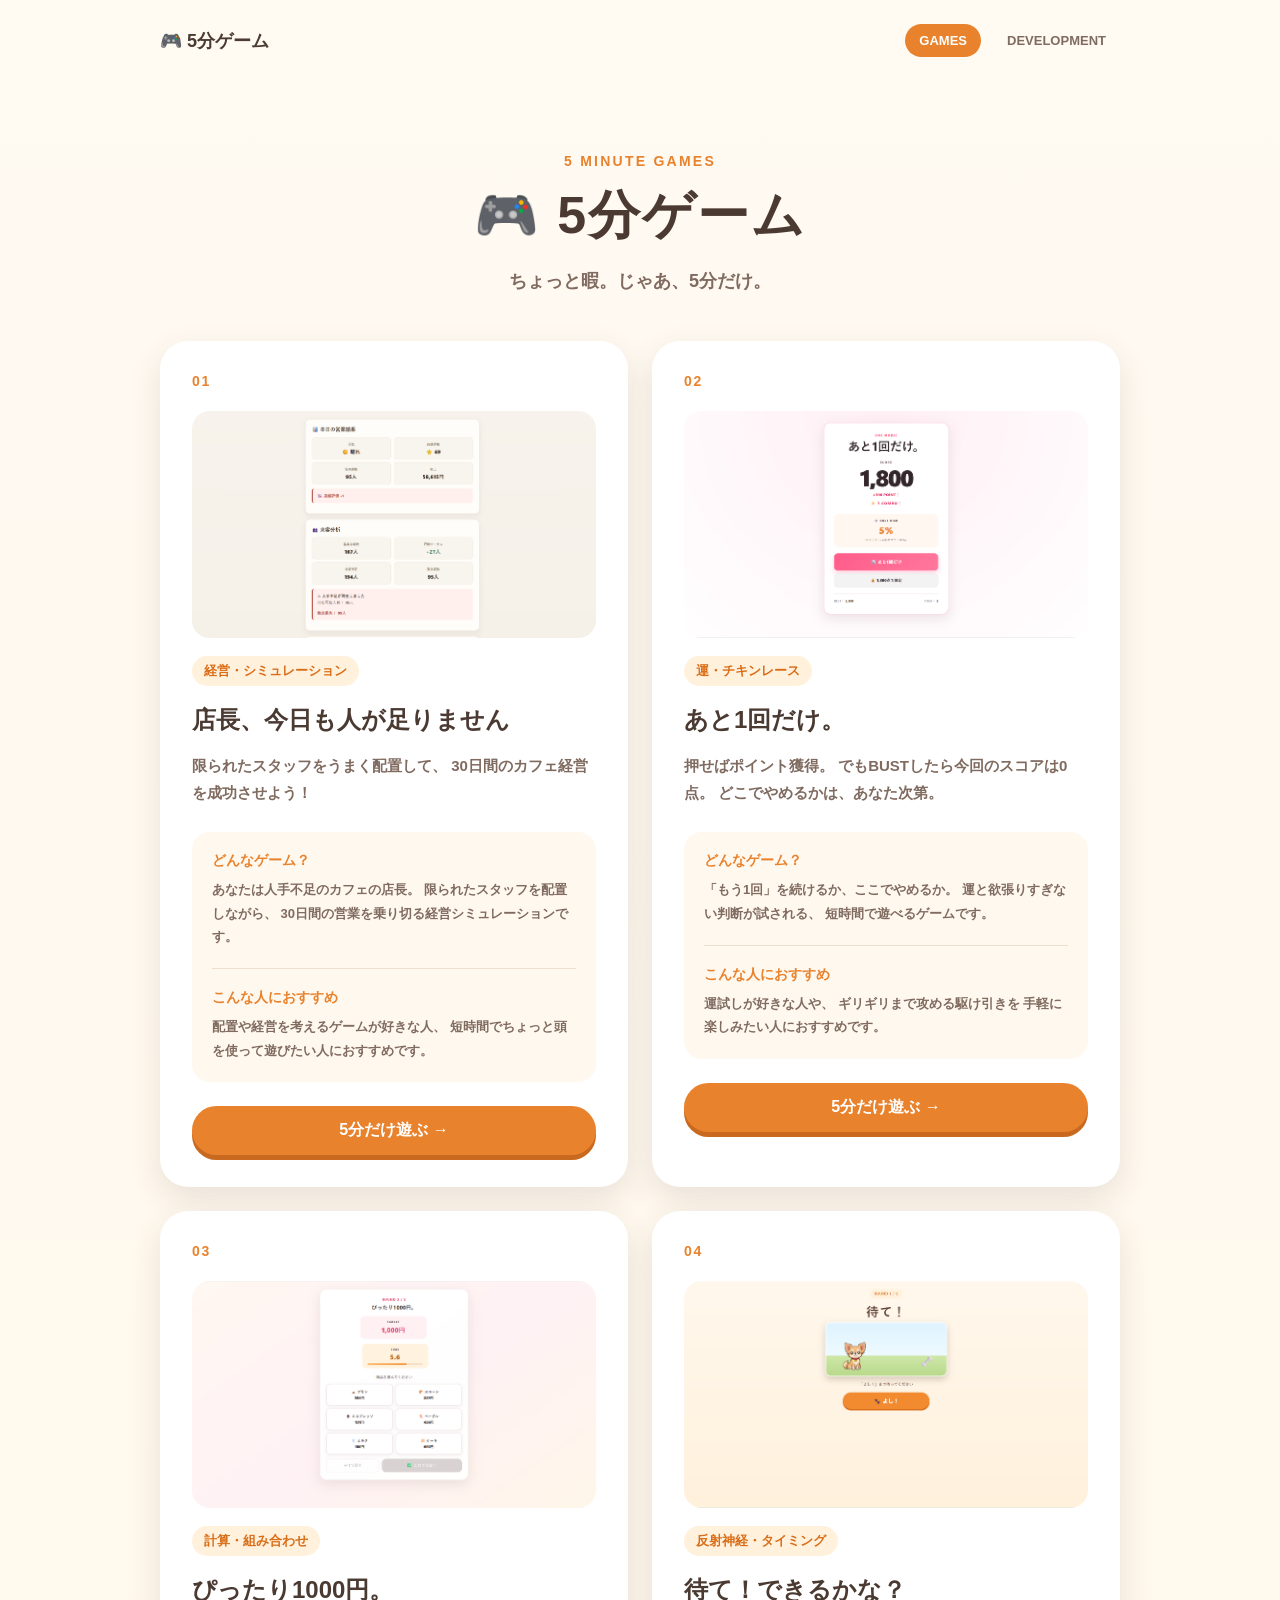
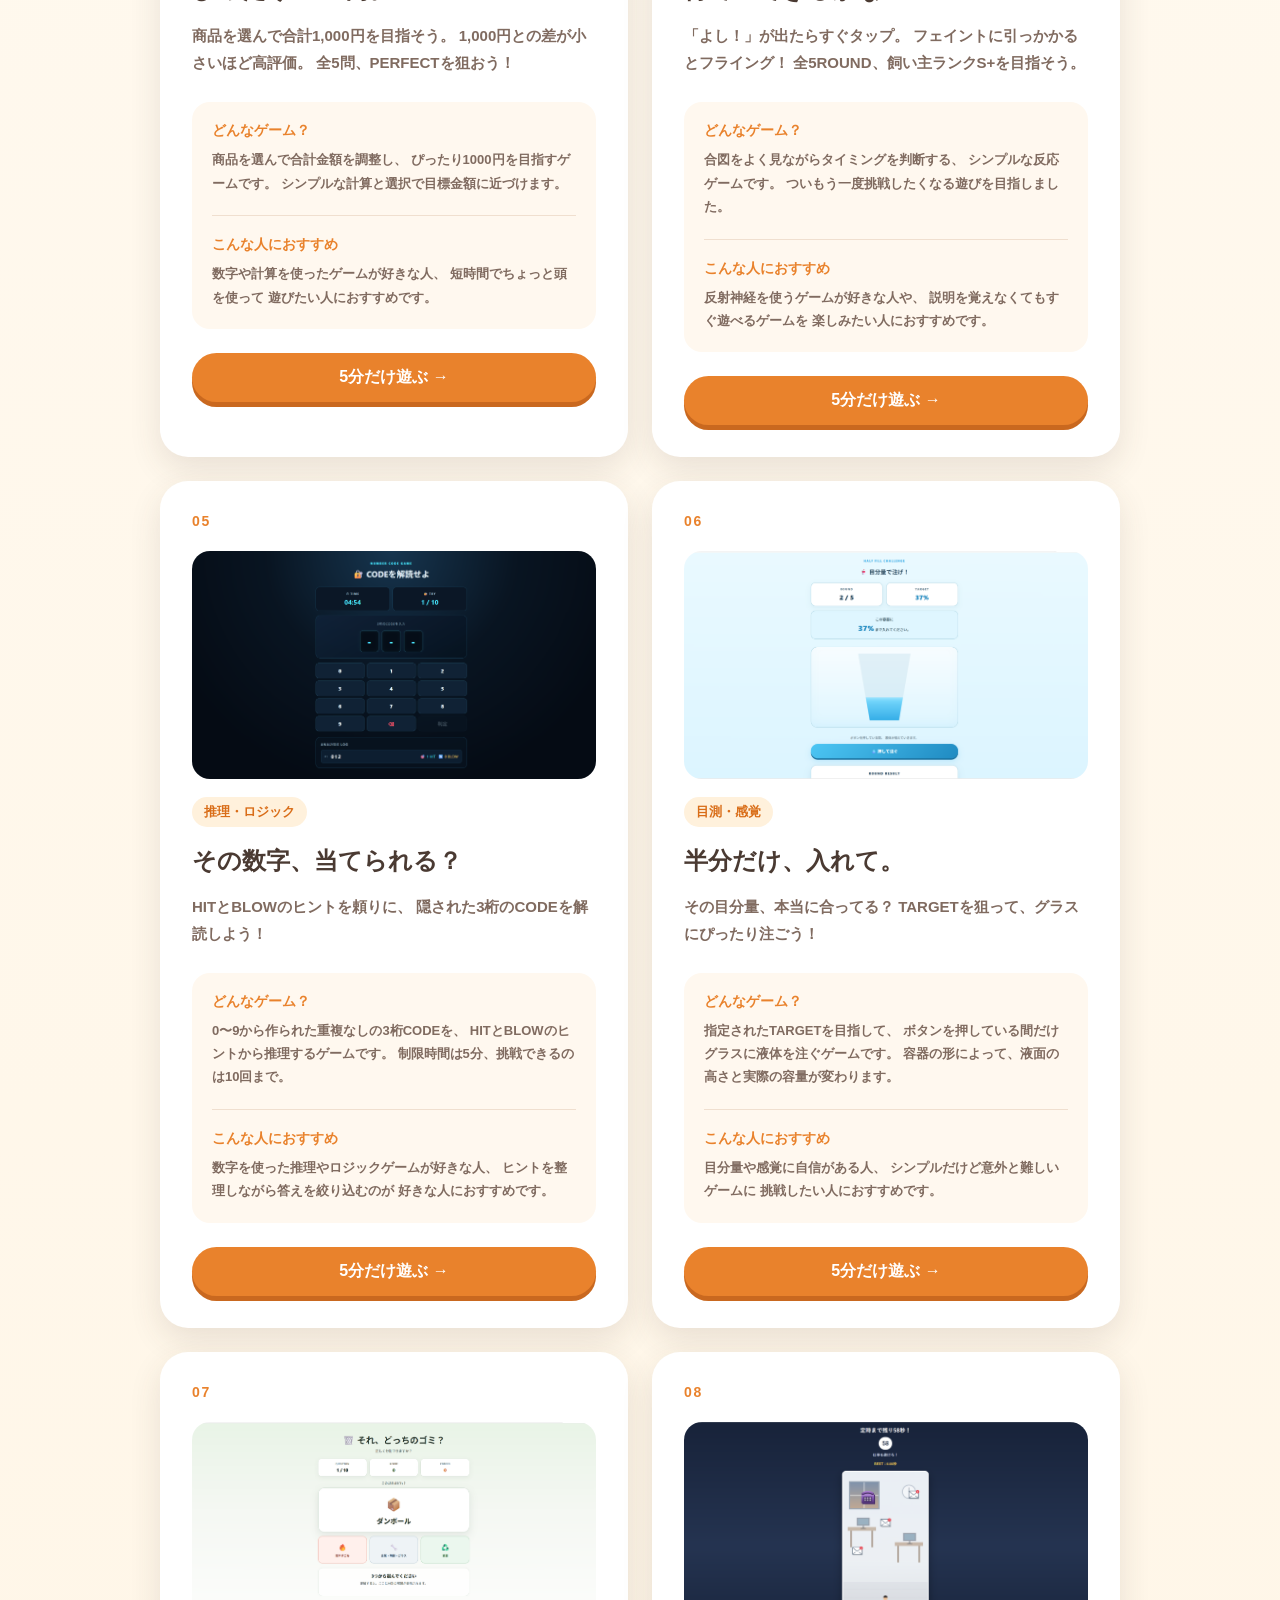
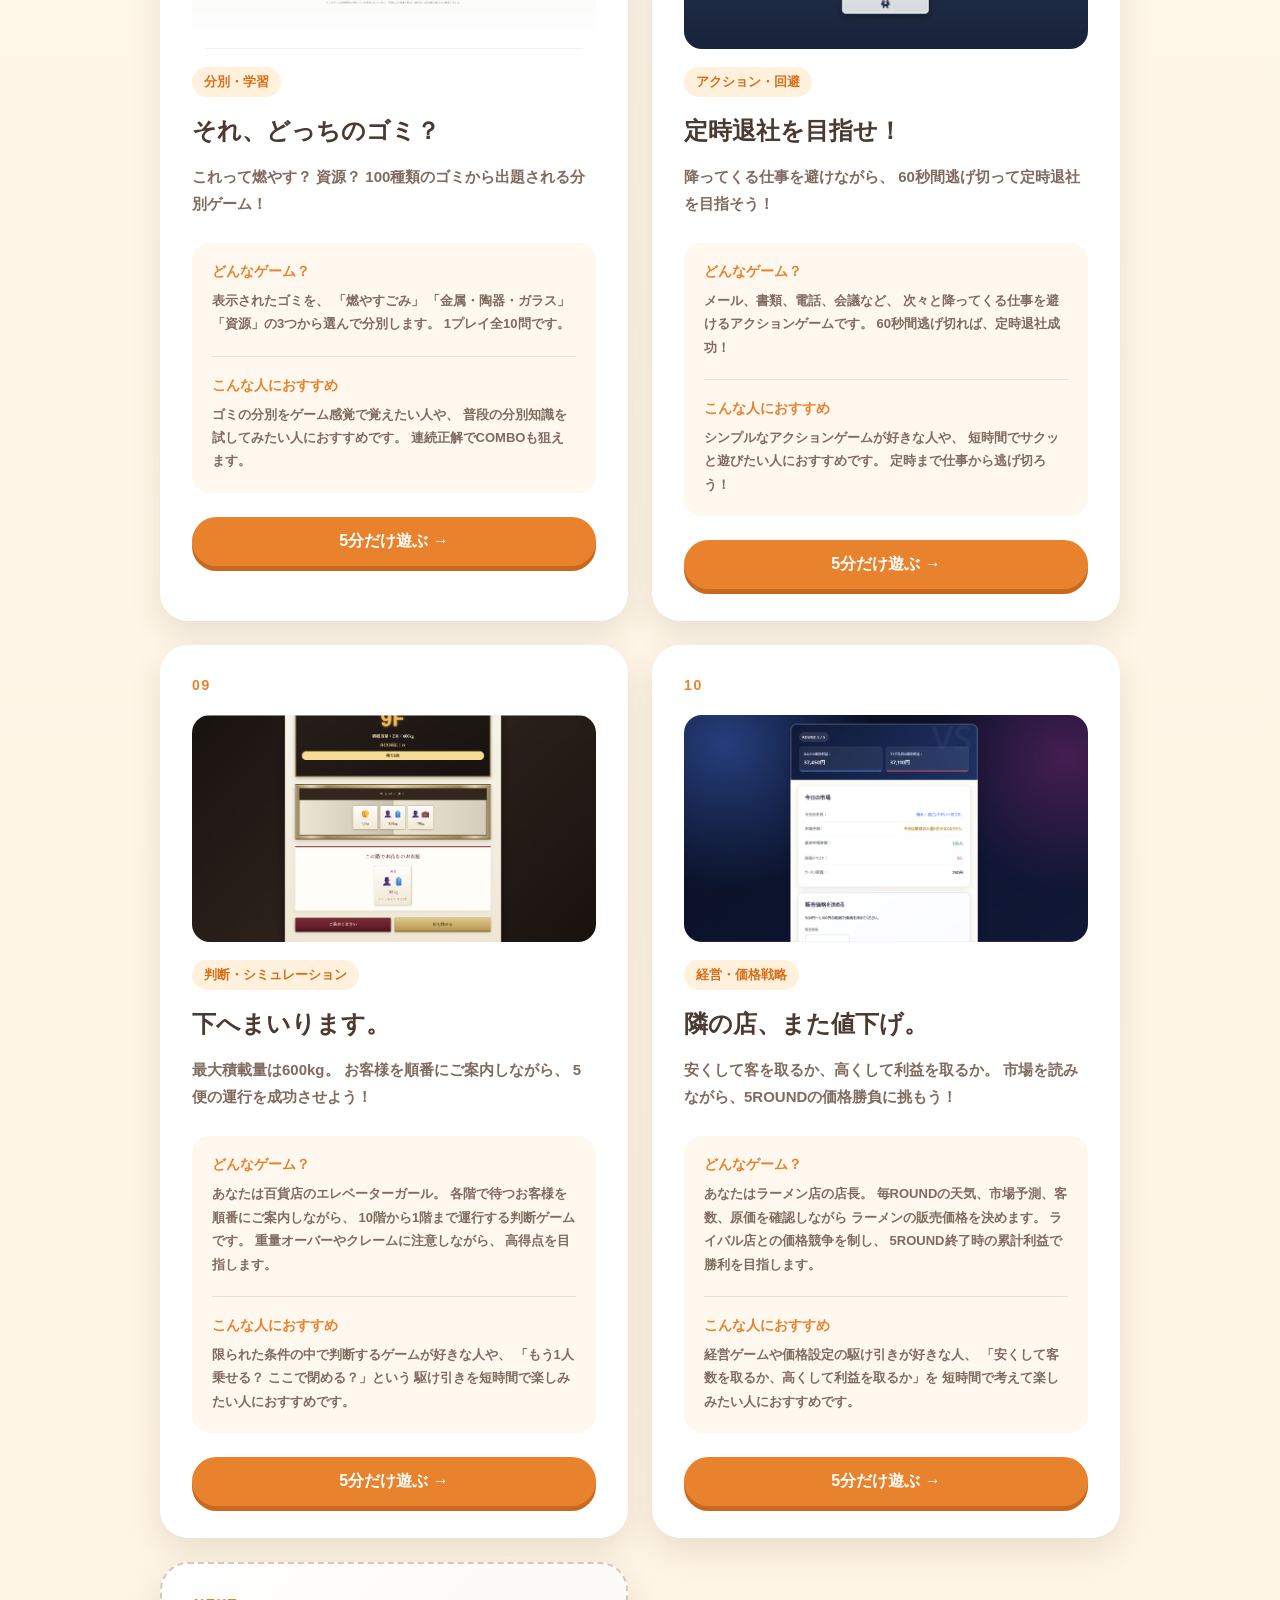
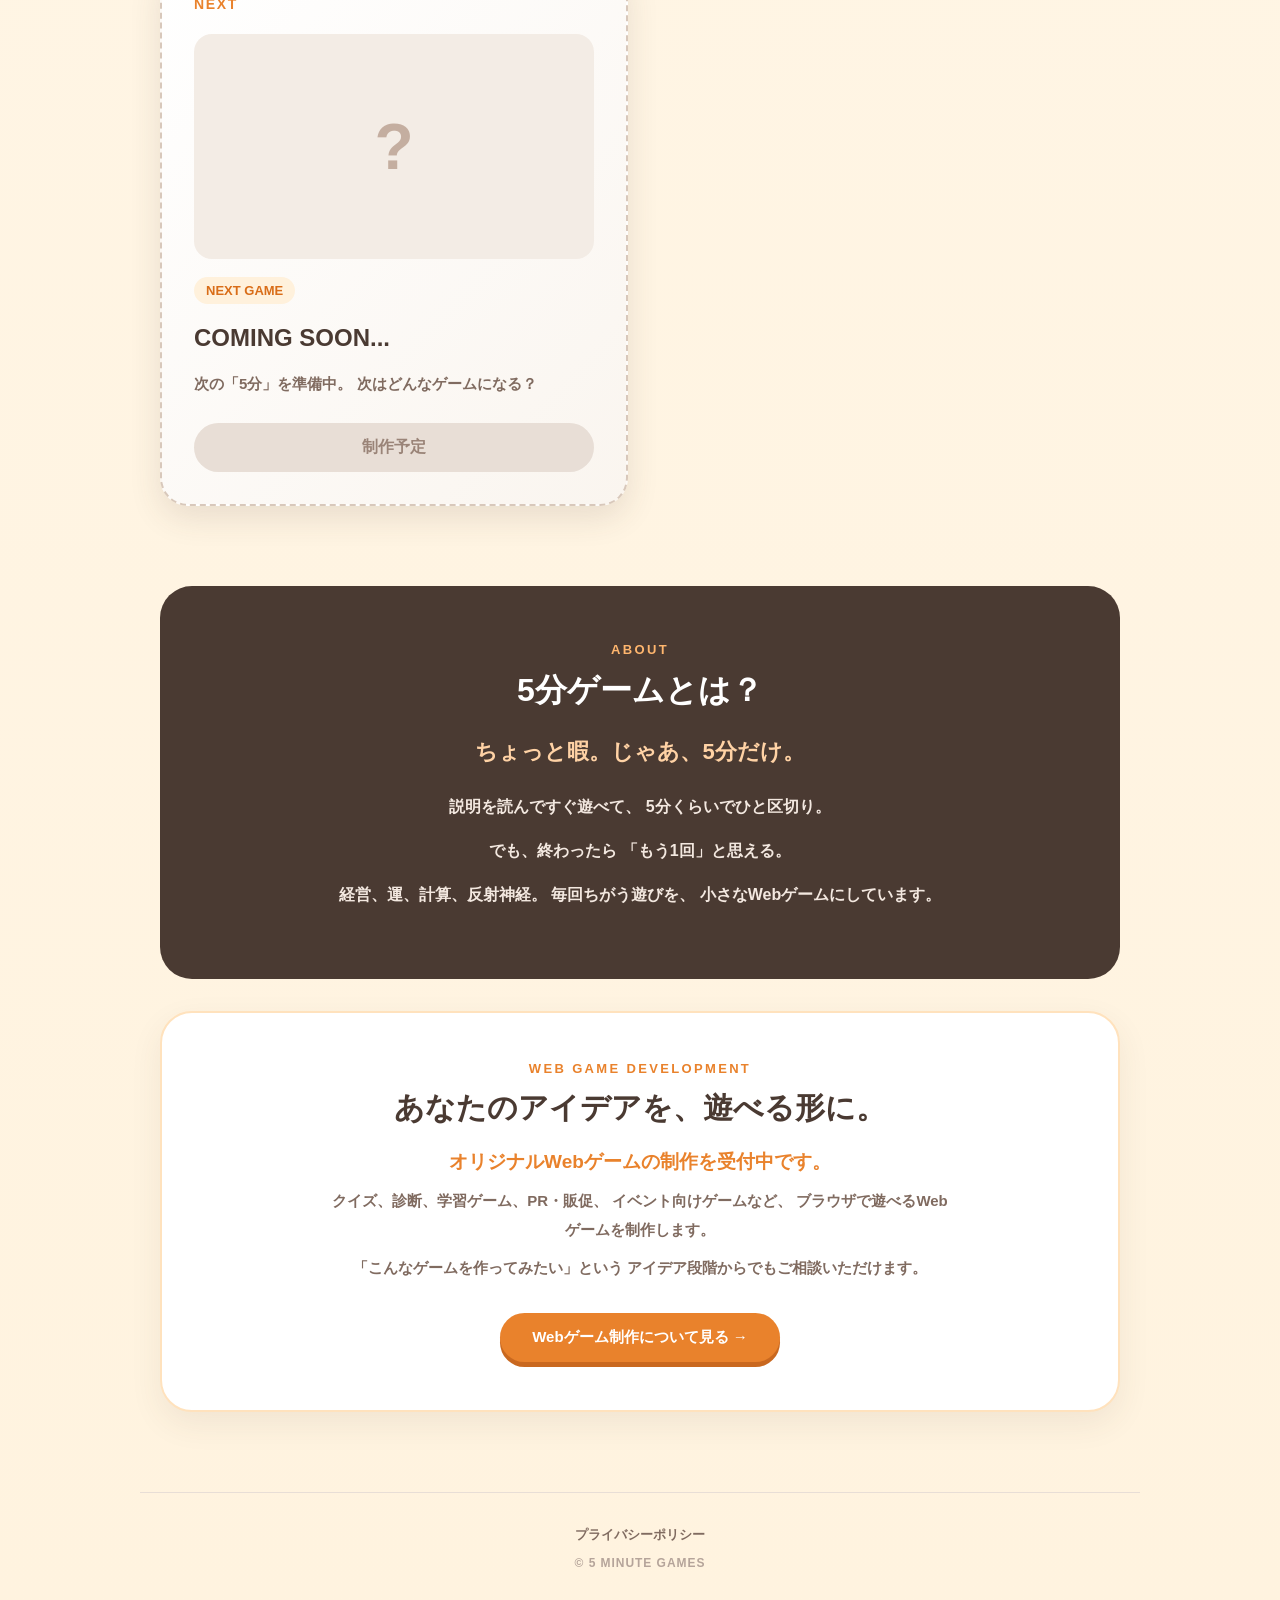
==== commit 99d153c8: "Add game 10" ====
--- a/index.html
+++ b/index.html
@@ -658,6 +658,77 @@
                 <a
                     class="game-button"
                     href="https://elevator-game-s93n.onrender.com"
+                    target="_blank"
+                    rel="noopener noreferrer"
+                >
+                    5分だけ遊ぶ →
+                </a>
+
+            </article>
+
+            <article class="game-card">
+
+                <div class="game-number">
+                    10
+                </div>
+
+                <div class="game-image">
+                    <img
+                        src="images/tonari-neage-game.png"
+                        alt="隣の店、また値下げ。のプレイ画面"
+                    >
+                </div>
+
+                <p class="game-genre">
+                    経営・価格戦略
+                </p>
+
+                <h2>
+                    隣の店、また値下げ。
+                </h2>
+
+                <p class="game-description">
+                    安くして客を取るか、高くして利益を取るか。
+                    市場を読みながら、5ROUNDの価格勝負に挑もう！
+                </p>
+
+                <div class="game-details">
+
+                    <div class="game-detail">
+
+                        <h3>
+                            どんなゲーム？
+                        </h3>
+
+                        <p>
+                            あなたはラーメン店の店長。
+                            毎ROUNDの天気、市場予測、客数、原価を確認しながら
+                            ラーメンの販売価格を決めます。
+                            ライバル店との価格競争を制し、
+                            5ROUND終了時の累計利益で勝利を目指します。
+                        </p>
+
+                    </div>
+
+                    <div class="game-detail">
+
+                        <h3>
+                            こんな人におすすめ
+                        </h3>
+
+                        <p>
+                            経営ゲームや価格設定の駆け引きが好きな人、
+                            「安くして客数を取るか、高くして利益を取るか」を
+                            短時間で考えて楽しみたい人におすすめです。
+                        </p>
+
+                    </div>
+
+                </div>
+
+                <a
+                    class="game-button"
+                    href="https://tonari-neage-game.onrender.com/"
                     target="_blank"
                     rel="noopener noreferrer"
                 >
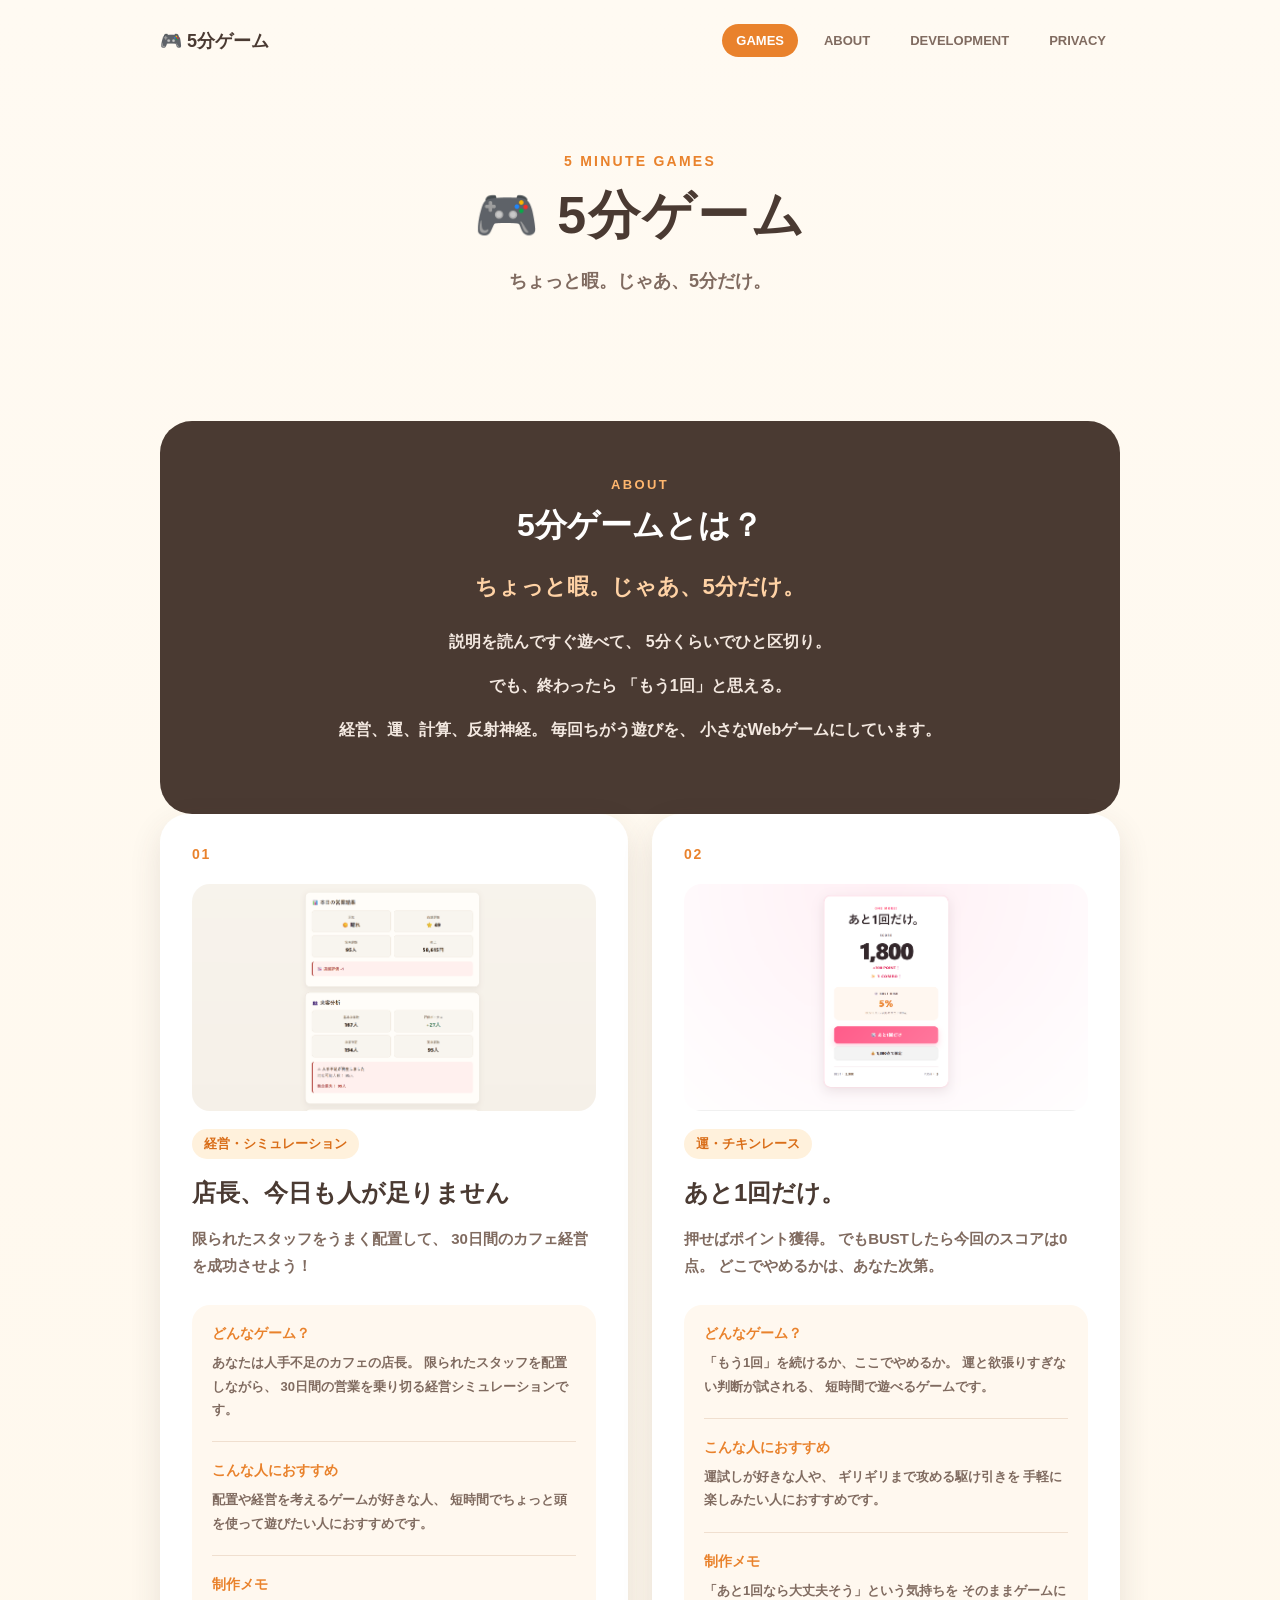
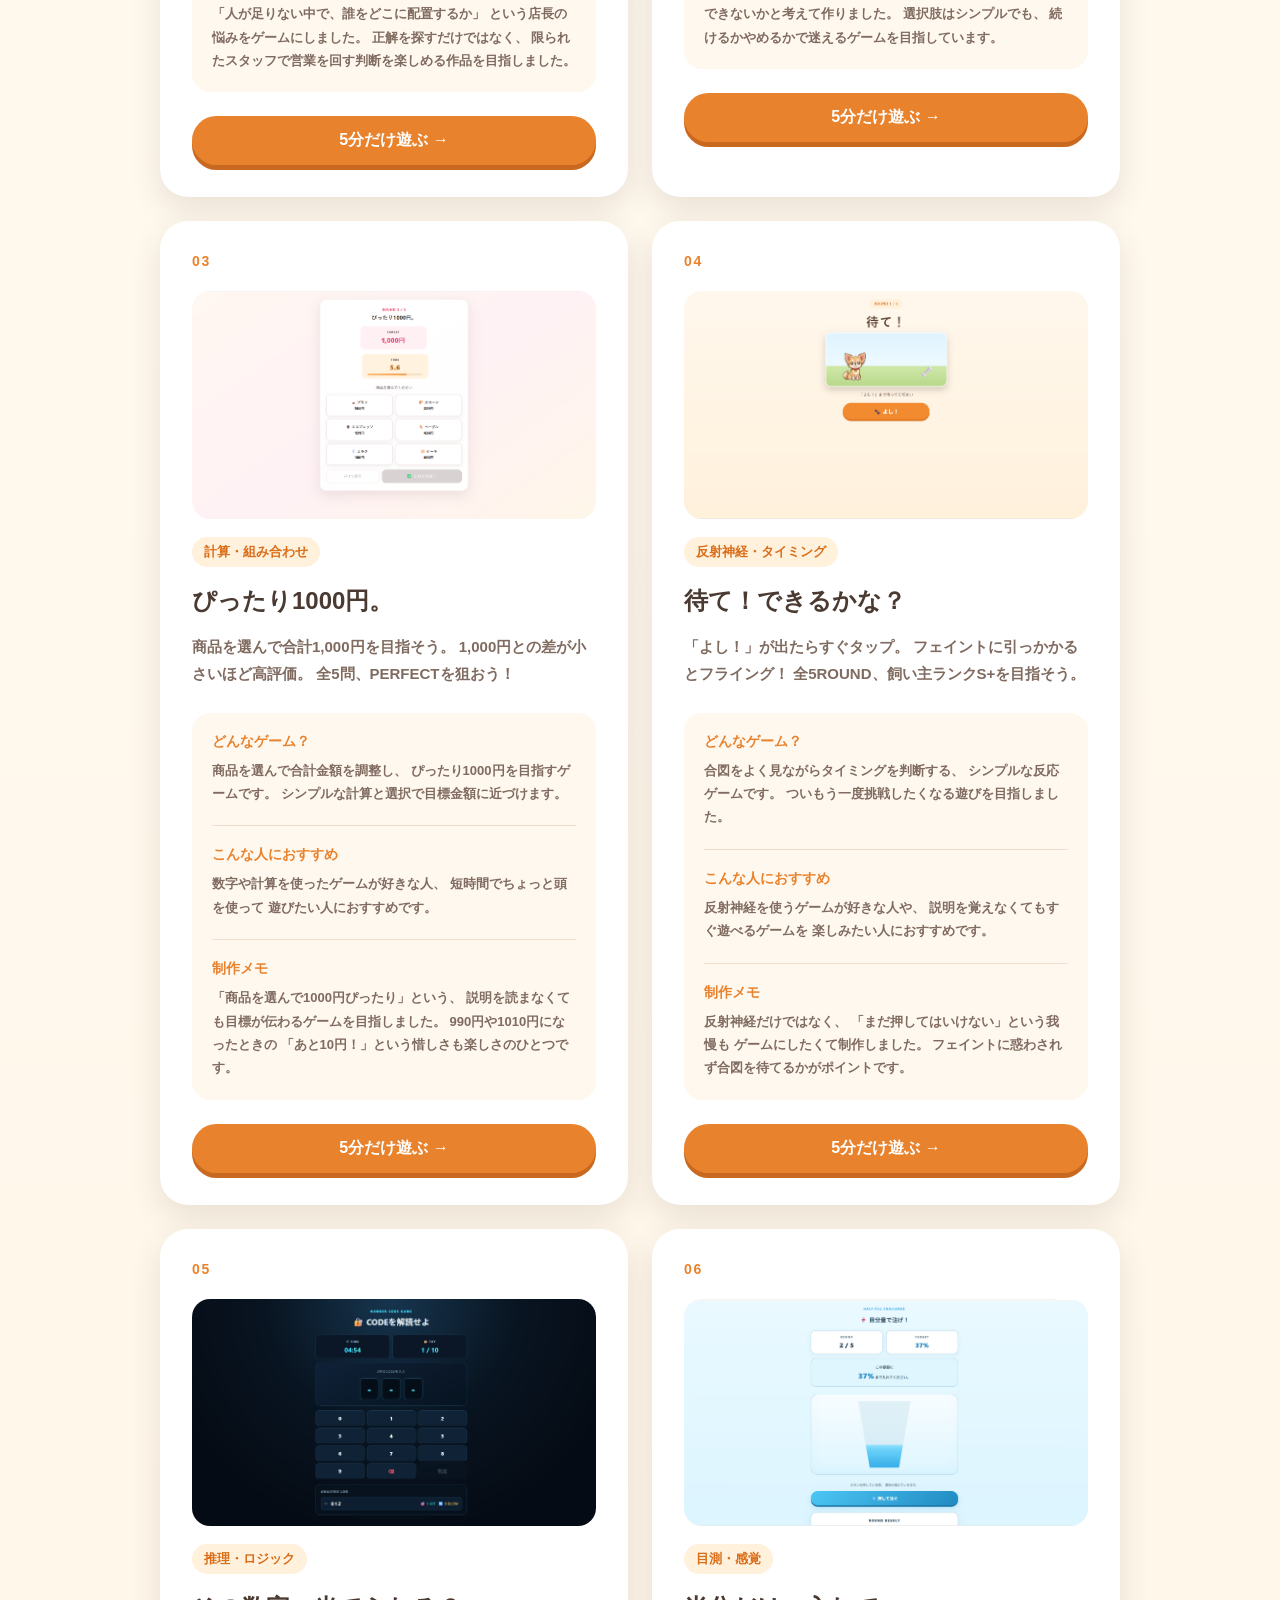
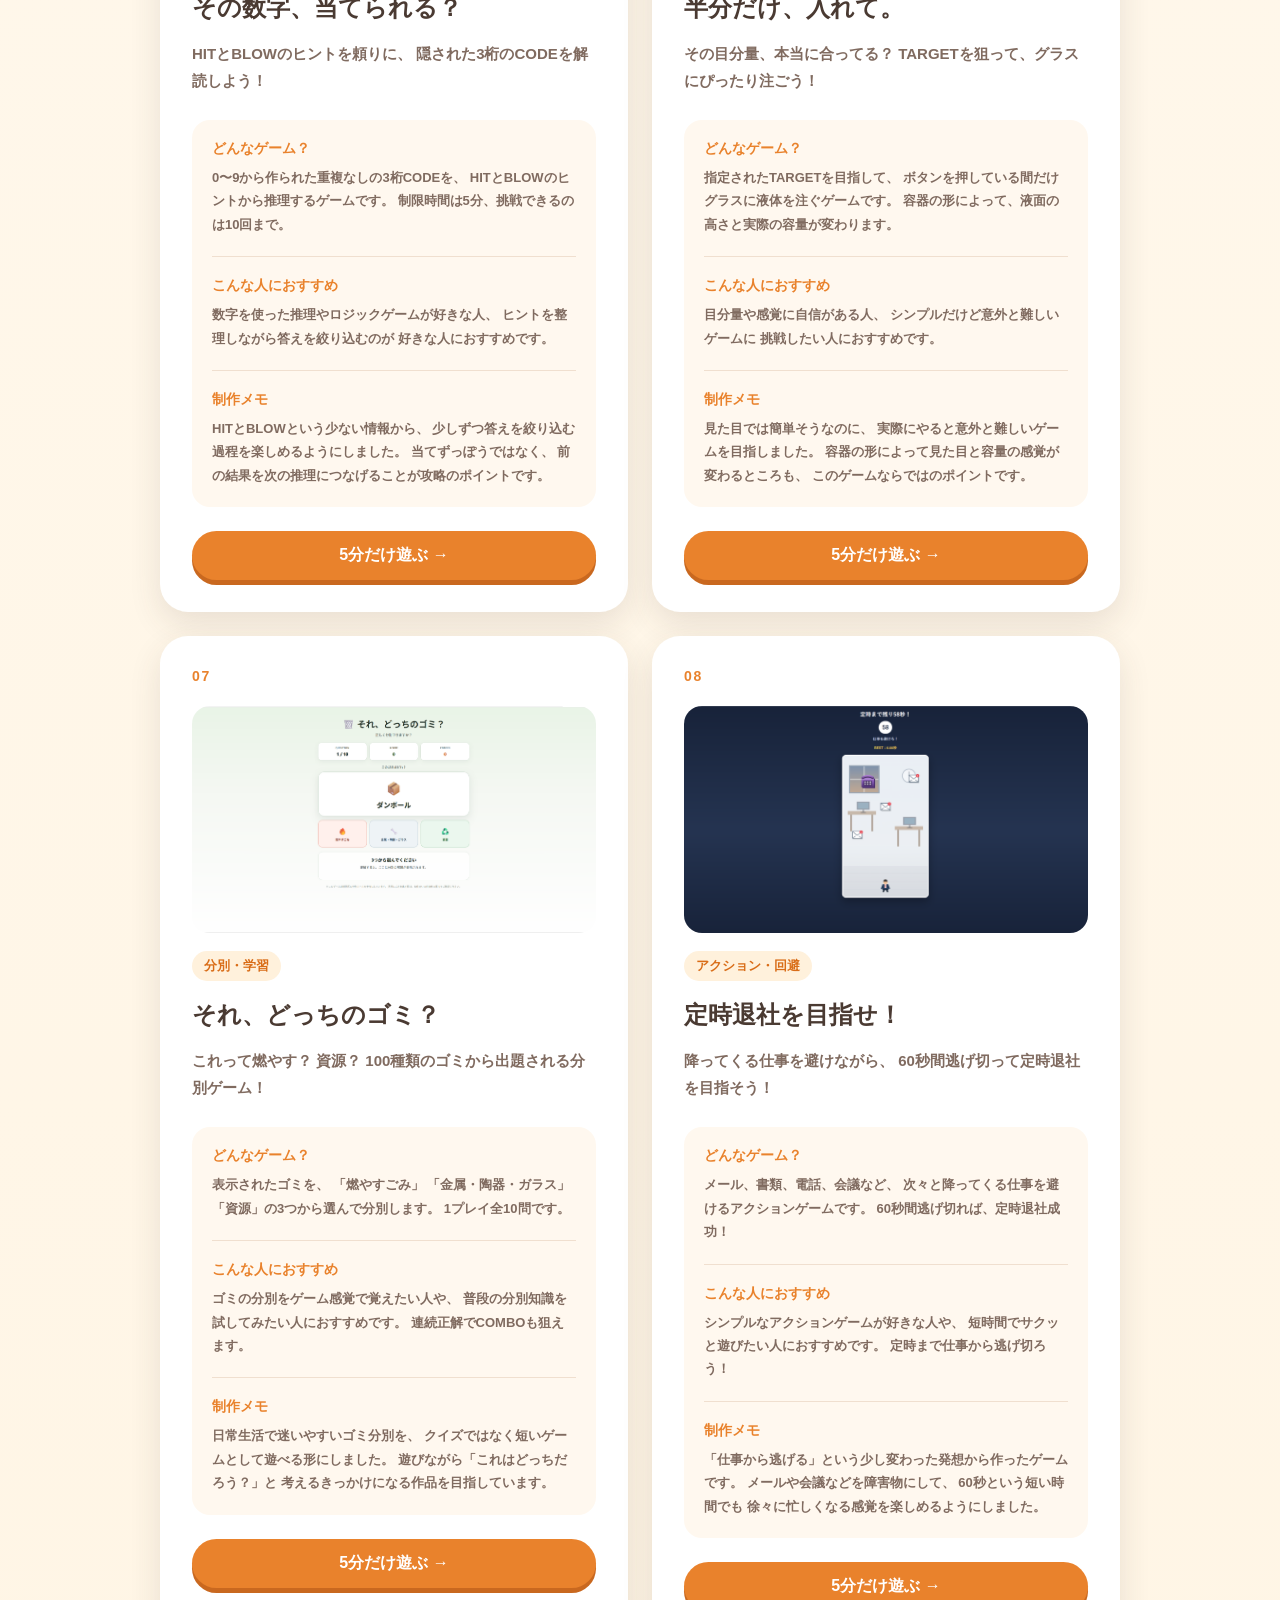
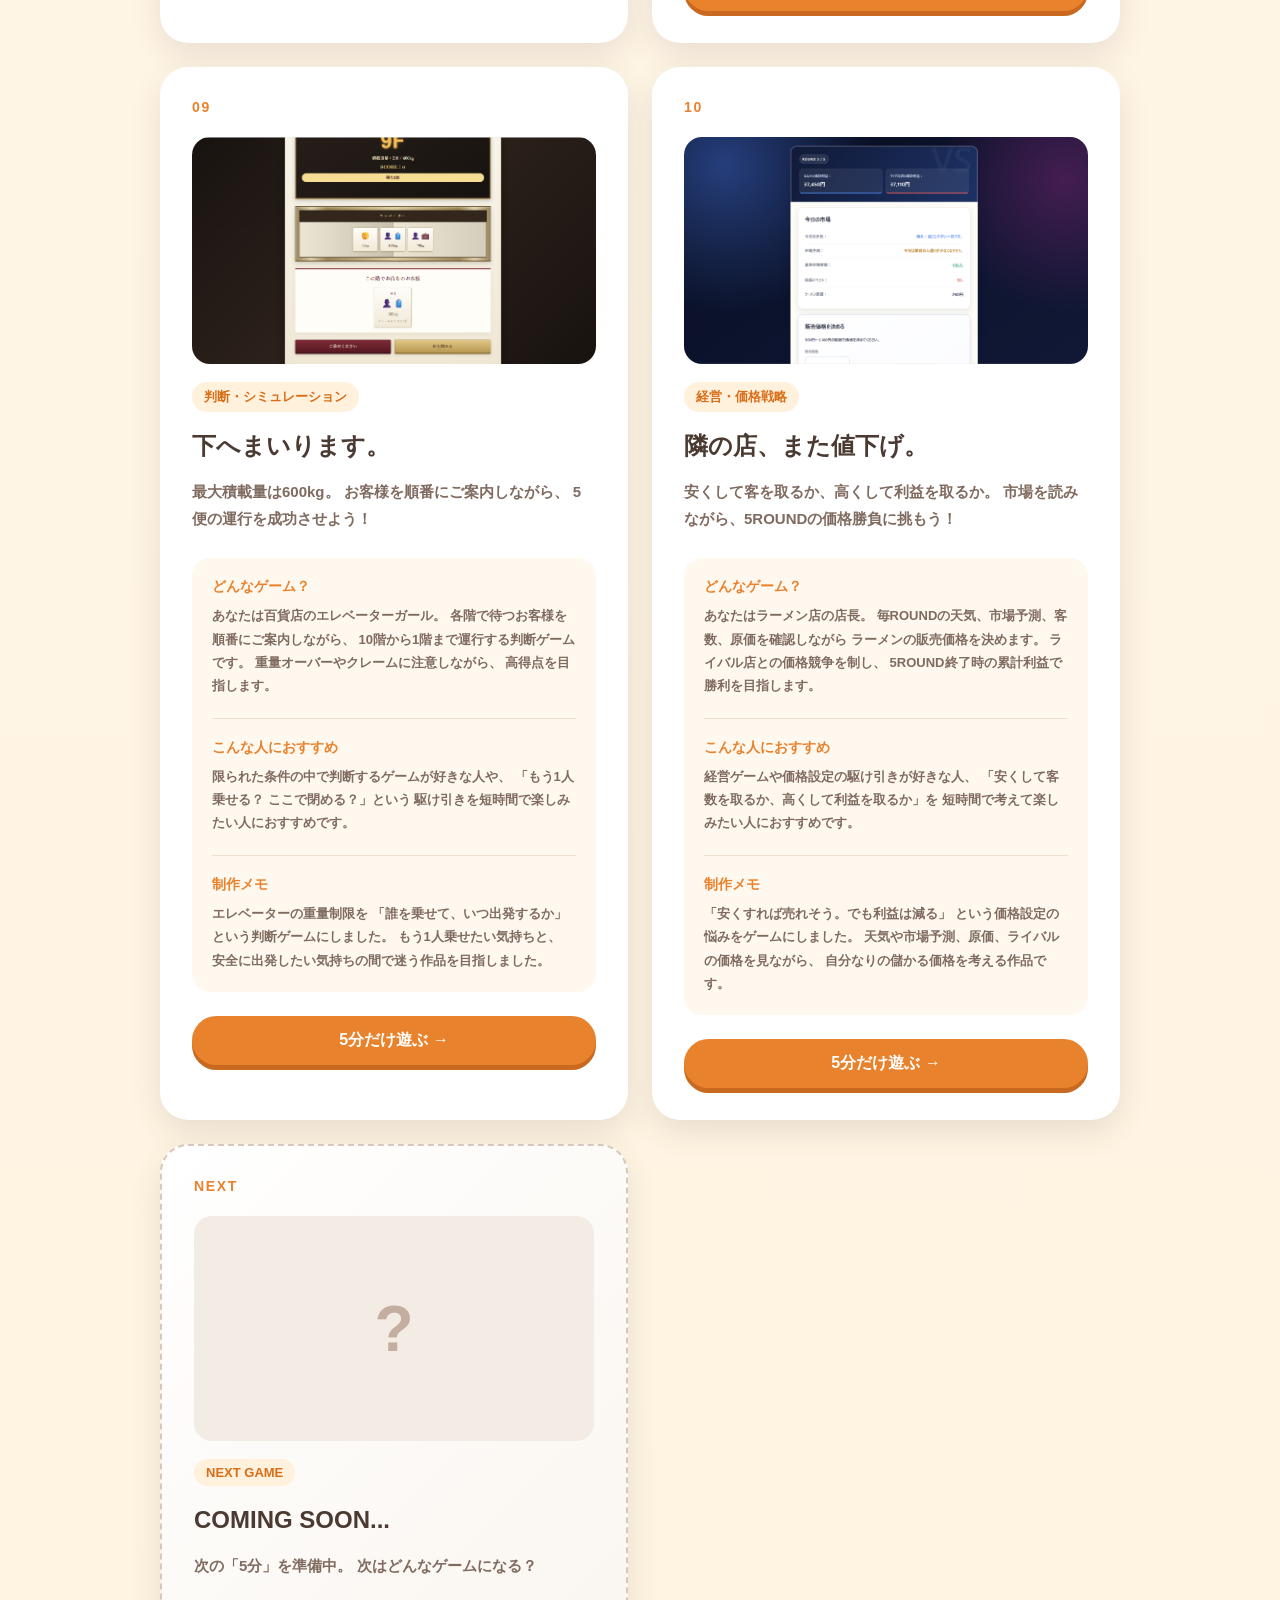
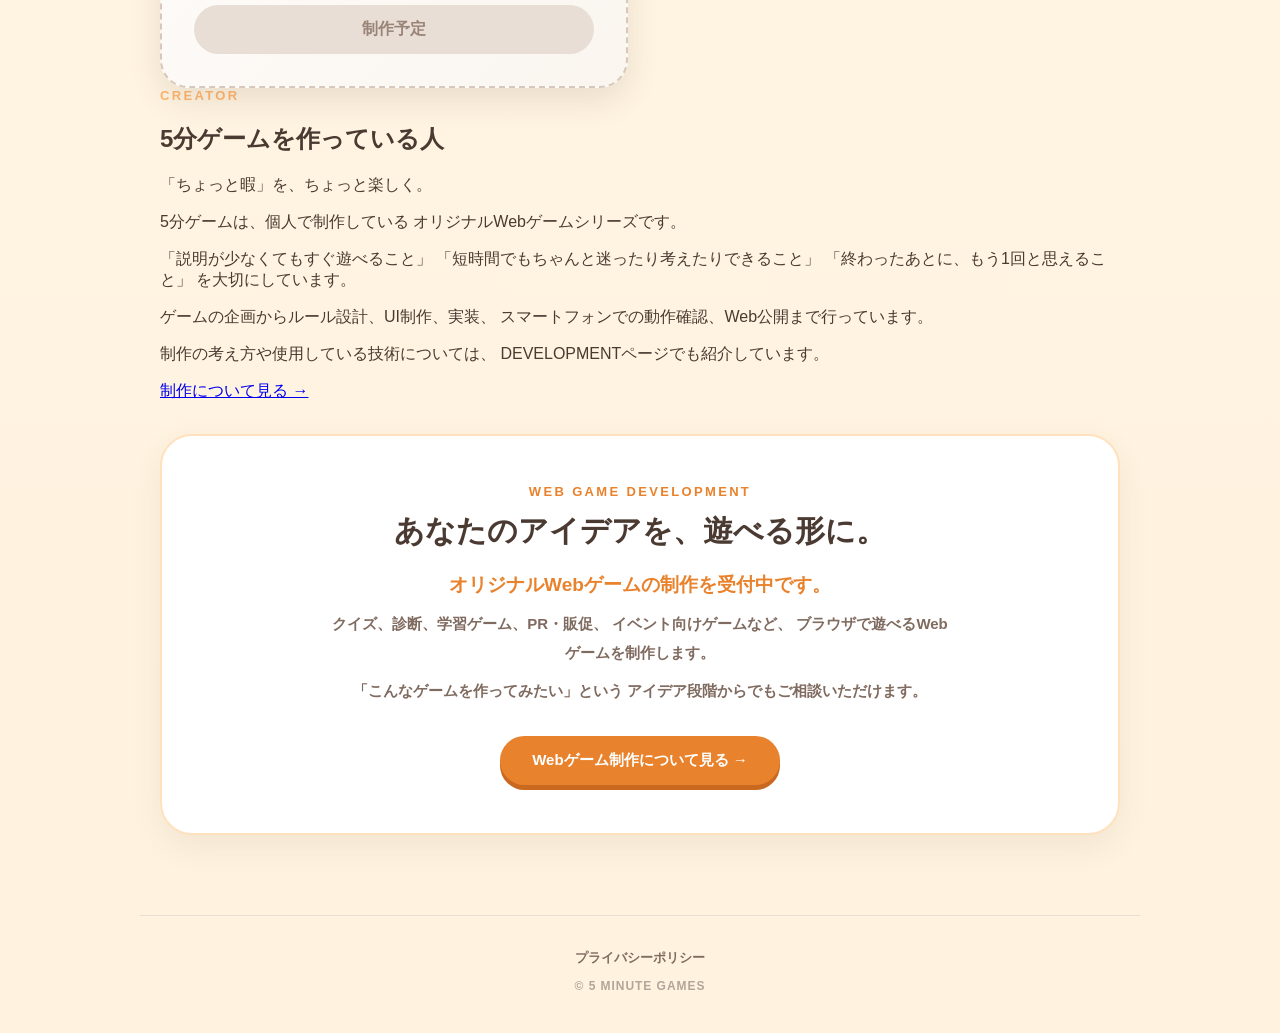
==== commit 021e7766: "Improve site content for AdSense review" ====
--- a/index.html
+++ b/index.html
@@ -49,6 +49,7 @@
         </a>
 
         <div class="nav-links">
+
             <a
                 class="active"
                 href="index.html"
@@ -56,9 +57,18 @@
                 GAMES
             </a>
 
+            <a href="index.html#about">
+                ABOUT
+            </a>
+
             <a href="development.html">
                 DEVELOPMENT
             </a>
+
+            <a href="privacy.html">
+                PRIVACY
+            </a>
+
         </div>
     </nav>
 
@@ -75,6 +85,43 @@
     </header>
 
     <main>
+
+        <section
+            id="about"
+            class="about"
+        >
+
+            <p class="section-label">
+                ABOUT
+            </p>
+
+            <h2>
+                5分ゲームとは？
+            </h2>
+
+            <p class="about-lead">
+                ちょっと暇。じゃあ、5分だけ。
+            </p>
+
+            <div class="about-text">
+                <p>
+                    説明を読んですぐ遊べて、
+                    5分くらいでひと区切り。
+                </p>
+
+                <p>
+                    でも、終わったら
+                    「もう1回」と思える。
+                </p>
+
+                <p>
+                    経営、運、計算、反射神経。
+                    毎回ちがう遊びを、
+                    小さなWebゲームにしています。
+                </p>
+            </div>
+
+        </section>
 
         <section class="game-list">
 
@@ -128,11 +175,18 @@
                         </p>
                     </div>
 
-                </div>
-
-
-            </div>
-
+                    <div class="game-detail">
+                        <h3>制作メモ</h3>
+
+                        <p>
+                            「人が足りない中で、誰をどこに配置するか」
+                            という店長の悩みをゲームにしました。
+                            正解を探すだけではなく、
+                            限られたスタッフで営業を回す判断を楽しめる作品を目指しました。
+                        </p>
+                    </div>
+
+                </div>
 
                 <a
                     class="game-button"
@@ -192,6 +246,19 @@
                         </p>
                     </div>
 
+                    <div class="game-detail">
+                        <h3>
+                            制作メモ
+                        </h3>
+
+                        <p>
+                            「あと1回なら大丈夫そう」という気持ちを
+                            そのままゲームにできないかと考えて作りました。
+                            選択肢はシンプルでも、
+                            続けるかやめるかで迷えるゲームを目指しています。
+                        </p>
+                    </div>
+
                 </div>
 
                 <a
@@ -252,6 +319,17 @@
                         </p>
                     </div>
 
+                    <div class="game-detail">
+                        <h3>制作メモ</h3>
+
+                        <p>
+                            「商品を選んで1000円ぴったり」という、
+                            説明を読まなくても目標が伝わるゲームを目指しました。
+                            990円や1010円になったときの
+                            「あと10円！」という惜しさも楽しさのひとつです。
+                        </p>
+                    </div>
+
                 </div>
 
                 <a
@@ -312,6 +390,17 @@
                         </p>
                     </div>
 
+                    <div class="game-detail">
+                        <h3>制作メモ</h3>
+
+                        <p>
+                            反射神経だけではなく、
+                            「まだ押してはいけない」という我慢も
+                            ゲームにしたくて制作しました。
+                            フェイントに惑わされず合図を待てるかがポイントです。
+                        </p>
+                    </div>
+
                 </div>
 
                 <a
@@ -376,6 +465,17 @@
                         </p>
                     </div>
 
+                    <div class="game-detail">
+                        <h3>制作メモ</h3>
+
+                        <p>
+                            HITとBLOWという少ない情報から、
+                            少しずつ答えを絞り込む過程を楽しめるようにしました。
+                            当てずっぽうではなく、
+                            前の結果を次の推理につなげることが攻略のポイントです。
+                        </p>
+                    </div>
+
                 </div>
 
                 <a
@@ -445,6 +545,17 @@
 
                     </div>
 
+                    <div class="game-detail">
+                        <h3>制作メモ</h3>
+
+                        <p>
+                            見た目では簡単そうなのに、
+                            実際にやると意外と難しいゲームを目指しました。
+                            容器の形によって見た目と容量の感覚が変わるところも、
+                            このゲームならではのポイントです。
+                        </p>
+                    </div>
+
                 </div>
 
                 <a
@@ -516,6 +627,17 @@
 
                     </div>
 
+                    <div class="game-detail">
+                        <h3>制作メモ</h3>
+
+                        <p>
+                            日常生活で迷いやすいゴミ分別を、
+                            クイズではなく短いゲームとして遊べる形にしました。
+                            遊びながら「これはどっちだろう？」と
+                            考えるきっかけになる作品を目指しています。
+                        </p>
+                    </div>
+
                 </div>
 
                 <a
@@ -581,6 +703,17 @@
                         </p>
                     </div>
 
+                    <div class="game-detail">
+                        <h3>制作メモ</h3>
+
+                        <p>
+                            「仕事から逃げる」という少し変わった発想から作ったゲームです。
+                            メールや会議などを障害物にして、
+                            60秒という短い時間でも
+                            徐々に忙しくなる感覚を楽しめるようにしました。
+                        </p>
+                    </div>
+
                 </div>
 
                 <a
@@ -653,6 +786,17 @@
 
                     </div>
 
+                    <div class="game-detail">
+                        <h3>制作メモ</h3>
+
+                        <p>
+                            エレベーターの重量制限を
+                            「誰を乗せて、いつ出発するか」という判断ゲームにしました。
+                            もう1人乗せたい気持ちと、
+                            安全に出発したい気持ちの間で迷う作品を目指しました。
+                        </p>
+                    </div>
+
                 </div>
 
                 <a
@@ -724,6 +868,17 @@
 
                     </div>
 
+                    <div class="game-detail">
+                        <h3>制作メモ</h3>
+
+                        <p>
+                            「安くすれば売れそう。でも利益は減る」
+                            という価格設定の悩みをゲームにしました。
+                            天気や市場予測、原価、ライバルの価格を見ながら、
+                            自分なりの儲かる価格を考える作品です。
+                        </p>
+                    </div>
+
                 </div>
 
                 <a
@@ -766,37 +921,52 @@
             </article>
         </section>
 
-        <section class="about">
+        <section class="creator">
 
             <p class="section-label">
-                ABOUT
+                CREATOR
             </p>
 
             <h2>
-                5分ゲームとは？
+                5分ゲームを作っている人
             </h2>
 
-            <p class="about-lead">
-                ちょっと暇。じゃあ、5分だけ。
+            <p class="creator-lead">
+                「ちょっと暇」を、ちょっと楽しく。
             </p>
 
-            <div class="about-text">
+            <div class="creator-text">
+
                 <p>
-                    説明を読んですぐ遊べて、
-                    5分くらいでひと区切り。
+                    5分ゲームは、個人で制作している
+                    オリジナルWebゲームシリーズです。
                 </p>
 
                 <p>
-                    でも、終わったら
-                    「もう1回」と思える。
+                    「説明が少なくてもすぐ遊べること」
+                    「短時間でもちゃんと迷ったり考えたりできること」
+                    「終わったあとに、もう1回と思えること」
+                    を大切にしています。
                 </p>
 
                 <p>
-                    経営、運、計算、反射神経。
-                    毎回ちがう遊びを、
-                    小さなWebゲームにしています。
-                </p>
+                    ゲームの企画からルール設計、UI制作、実装、
+                    スマートフォンでの動作確認、Web公開まで行っています。
+                </p>
+
+                <p>
+                    制作の考え方や使用している技術については、
+                    DEVELOPMENTページでも紹介しています。
+                </p>
+
             </div>
+
+            <a
+                class="creator-button"
+                href="development.html"
+            >
+                制作について見る →
+            </a>
 
         </section>
 
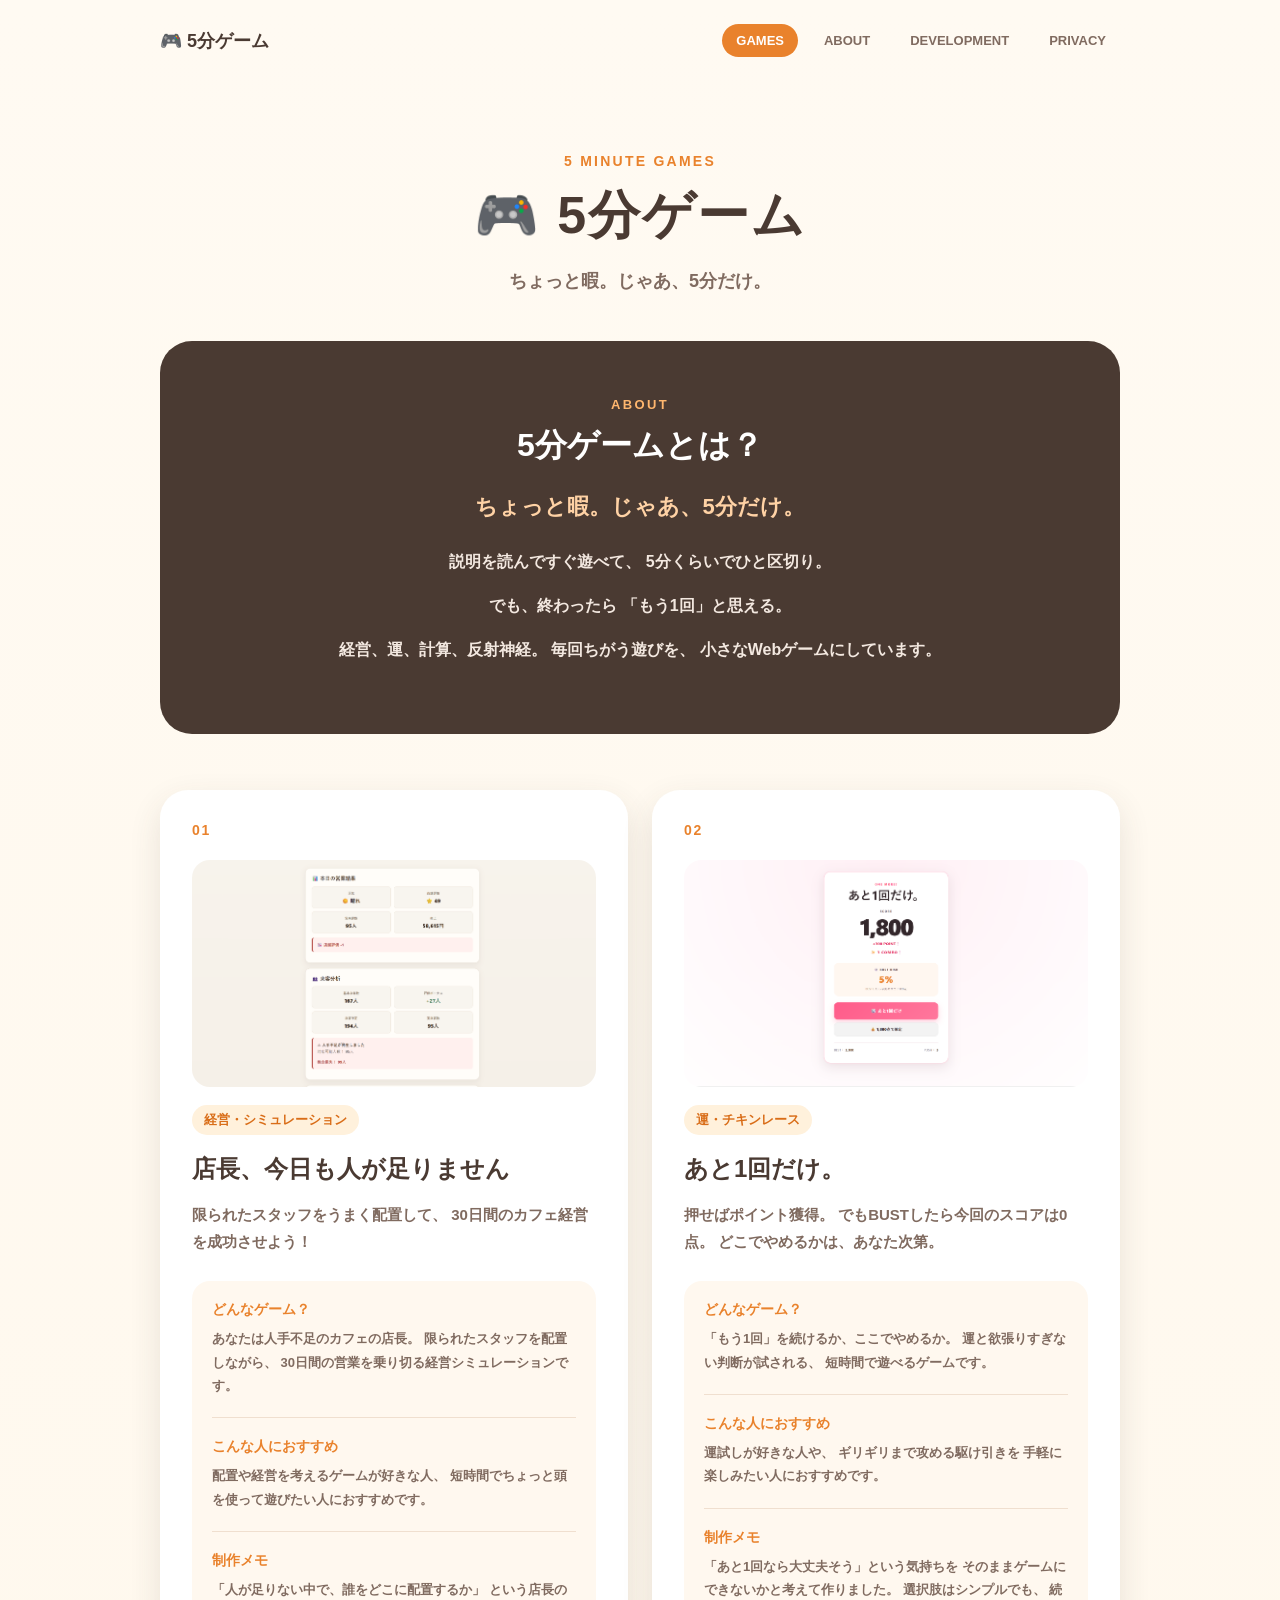
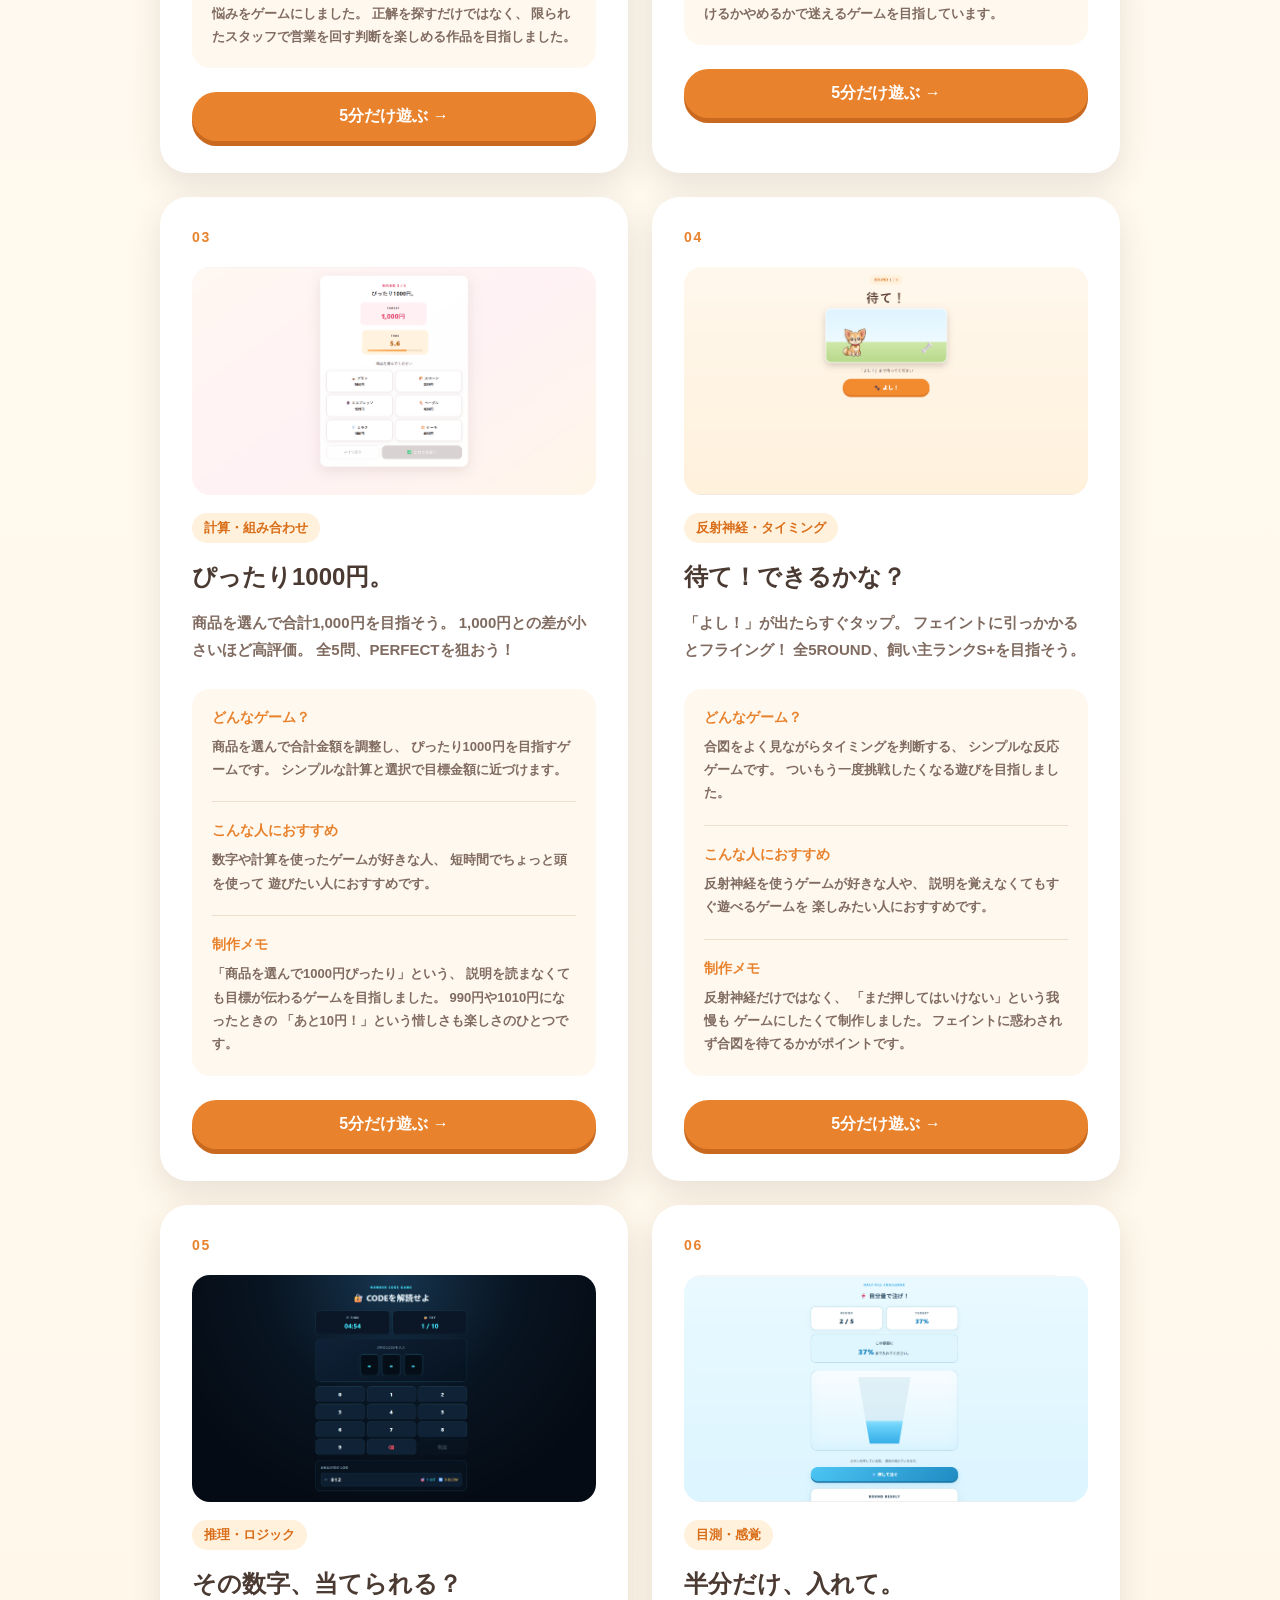
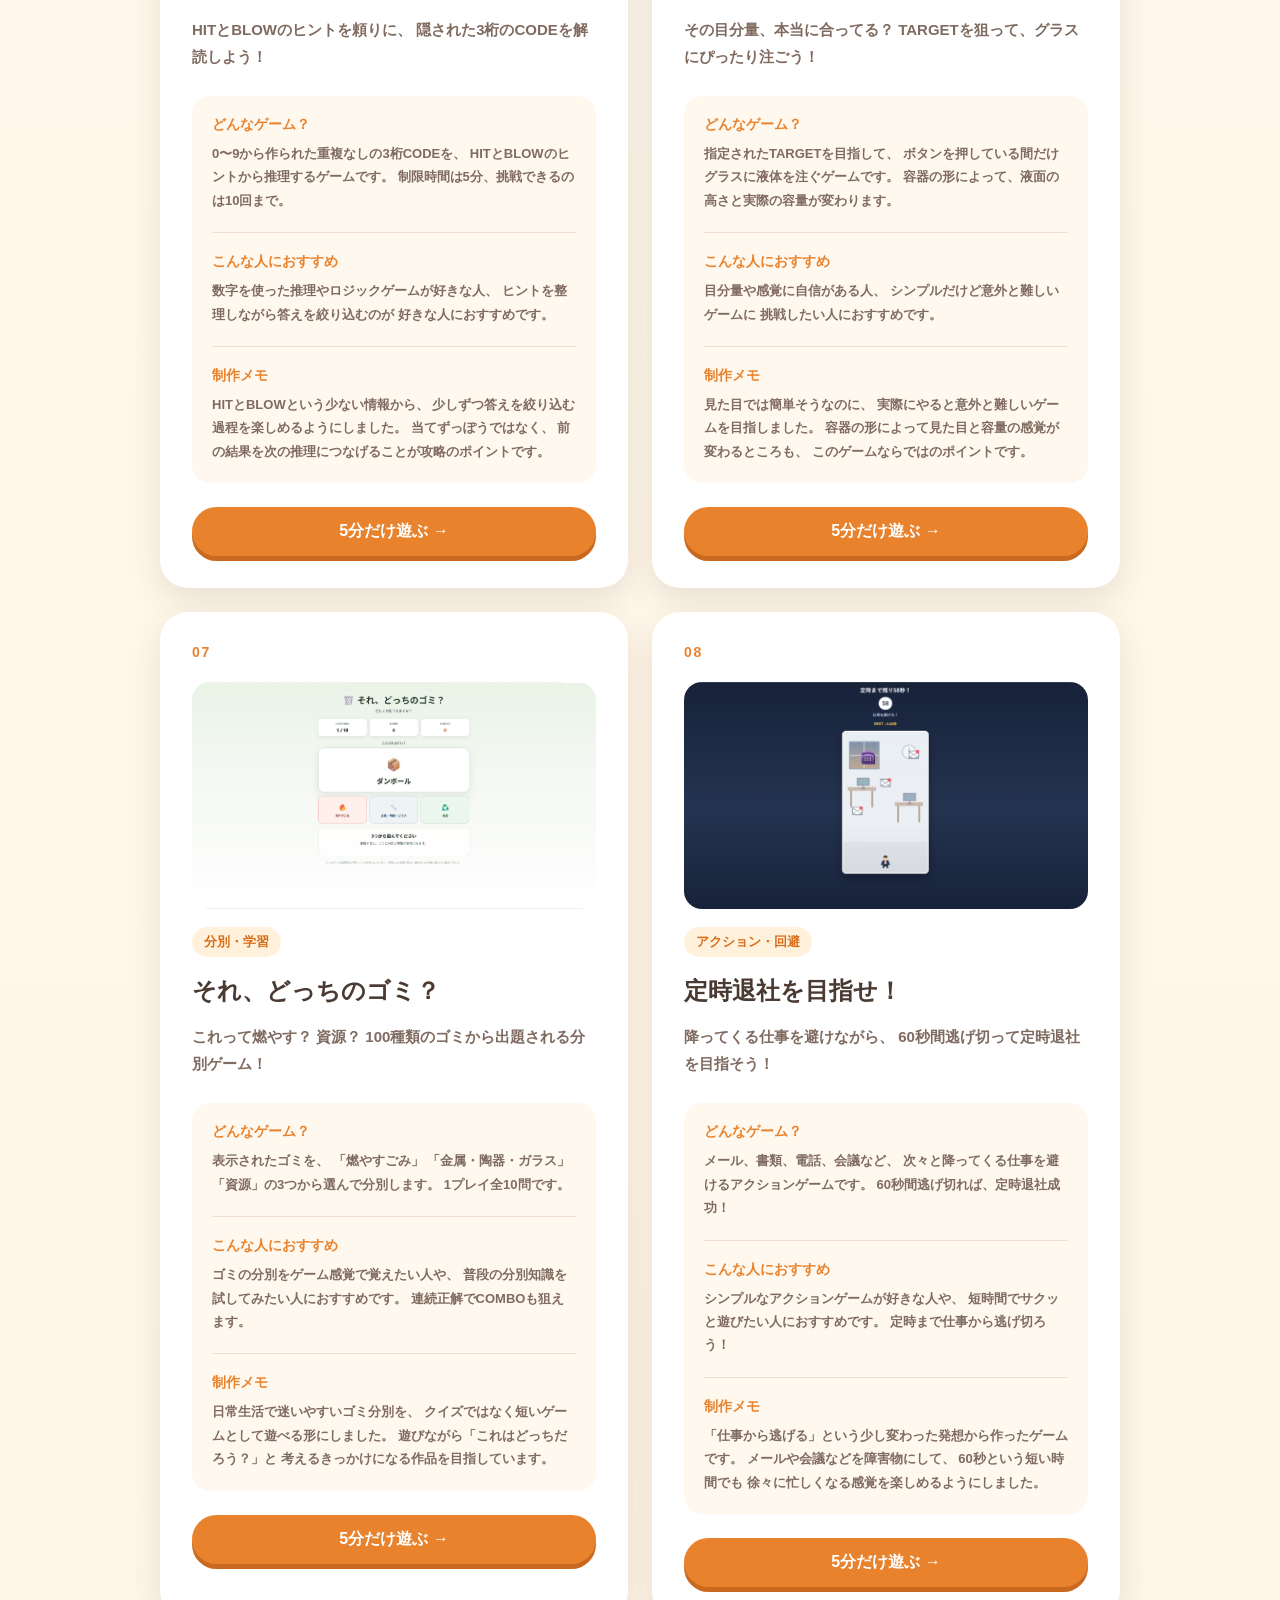
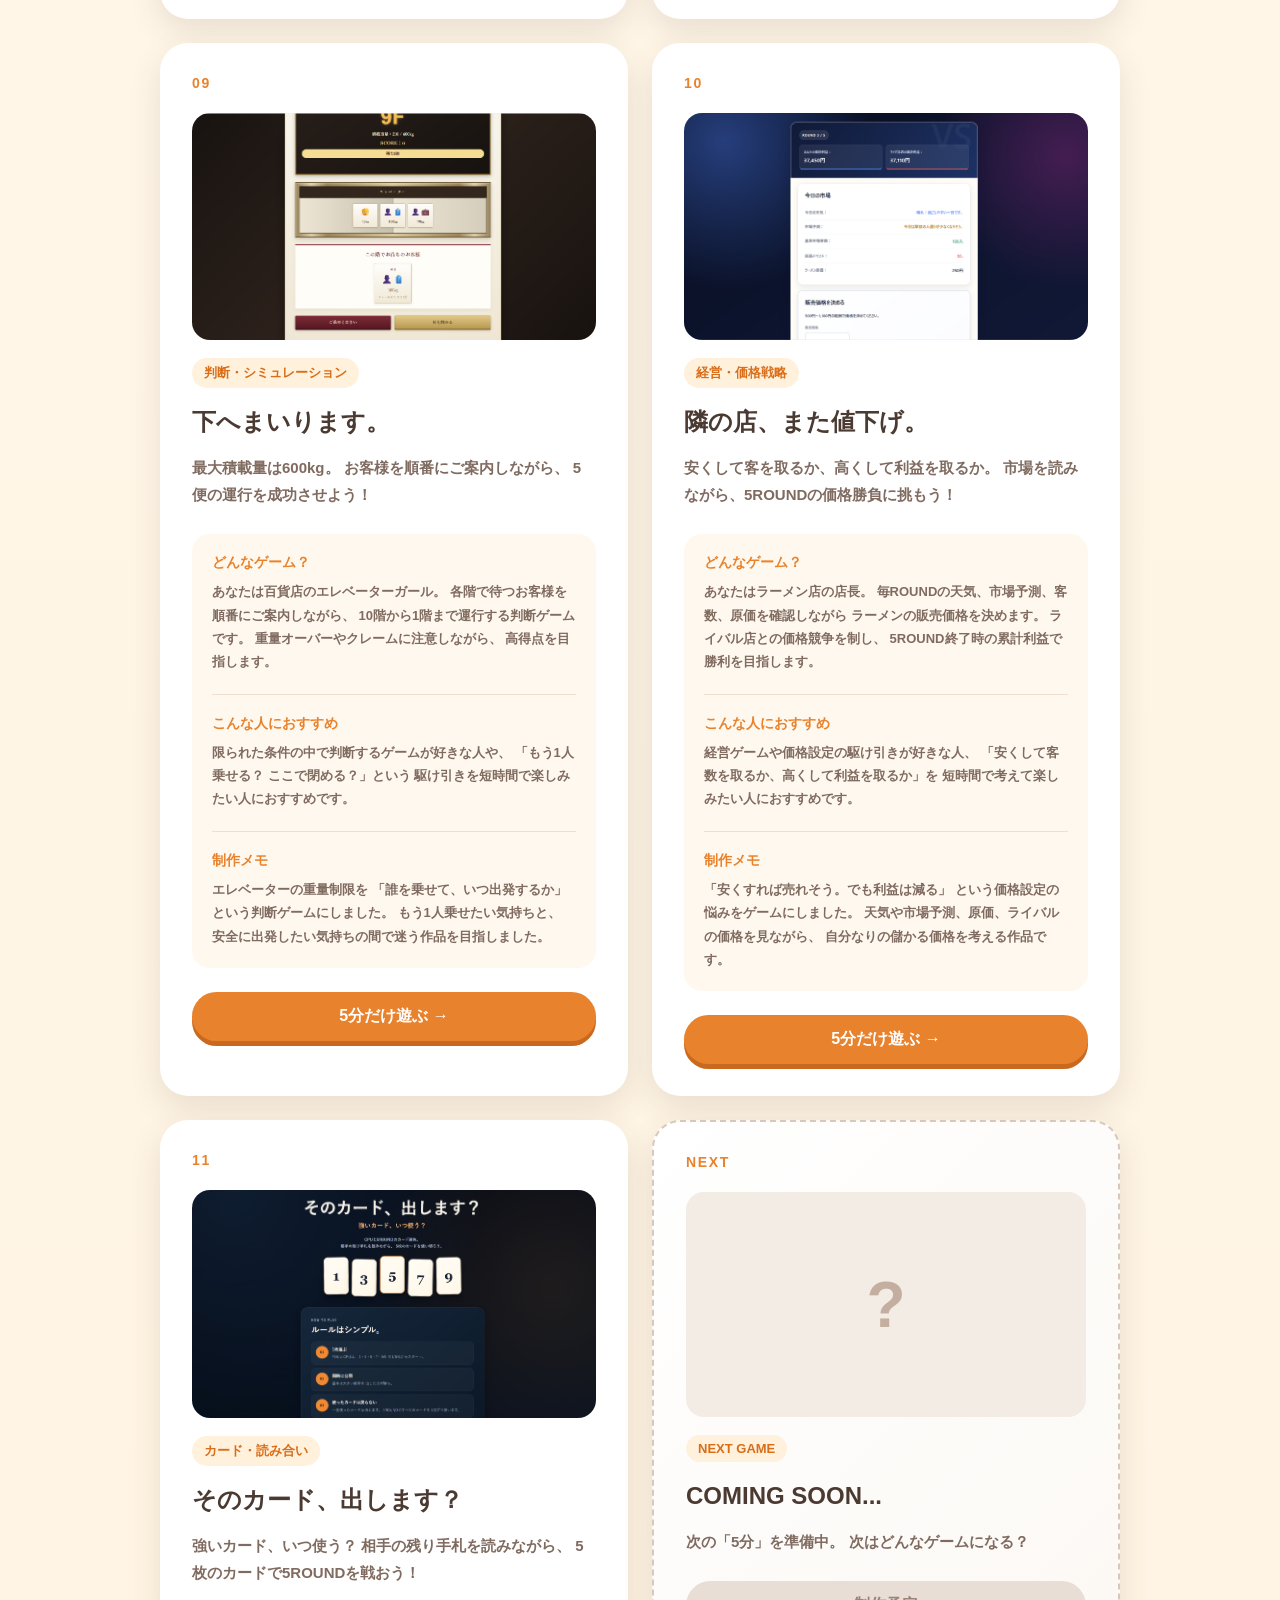
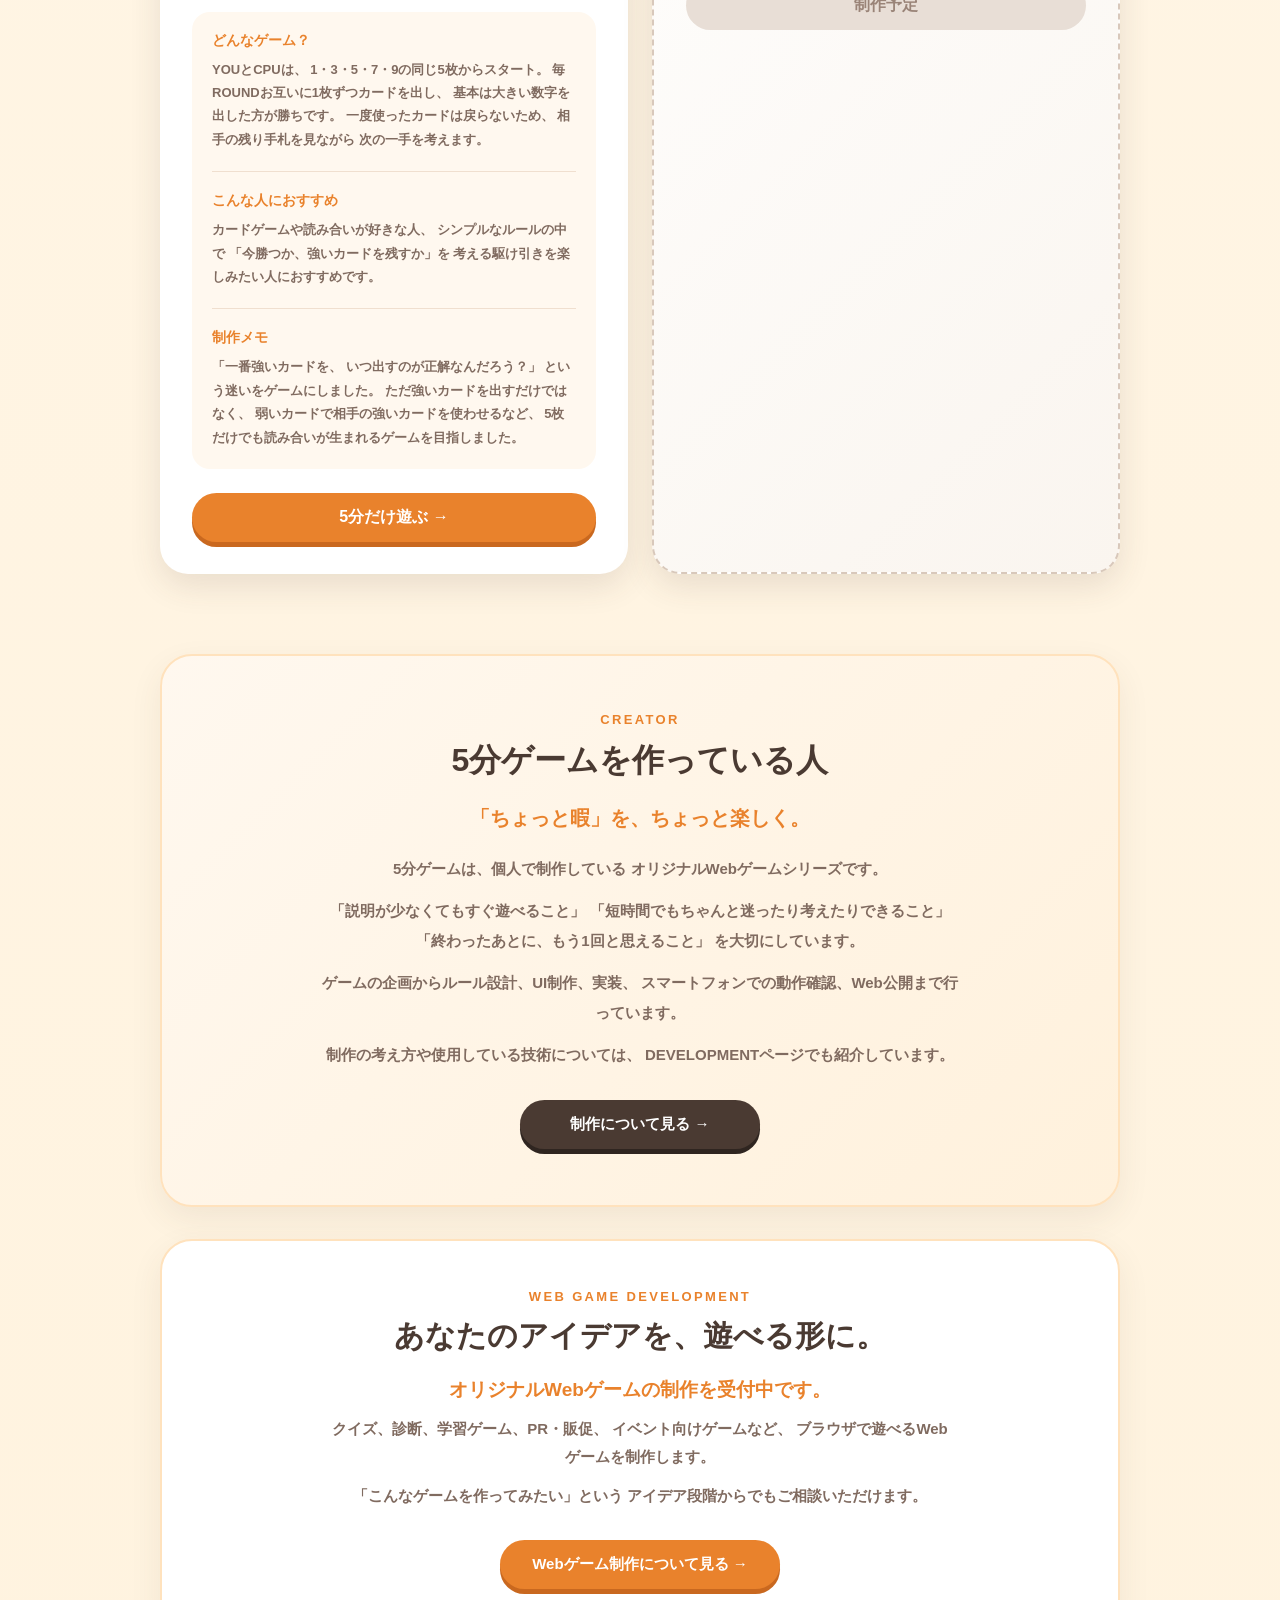
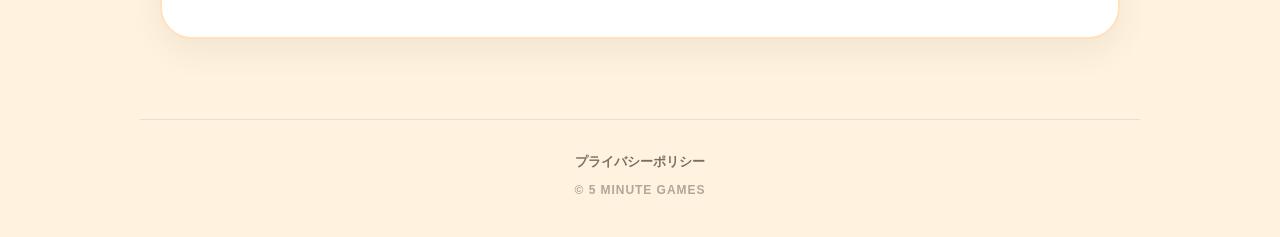
==== commit ae51564f: "Add Sono Card Game" ====
--- a/index.html
+++ b/index.html
@@ -892,6 +892,98 @@
 
             </article>
 
+            <article class="game-card">
+
+                <div class="game-number">
+                    11
+                </div>
+
+                <div class="game-image">
+                    <img
+                        src="images/sono-card-game.png"
+                        alt="そのカード、出します？のプレイ画面"
+                    >
+                </div>
+
+                <p class="game-genre">
+                    カード・読み合い
+                </p>
+
+                <h2>
+                    そのカード、出します？
+                </h2>
+
+                <p class="game-description">
+                    強いカード、いつ使う？
+                    相手の残り手札を読みながら、
+                    5枚のカードで5ROUNDを戦おう！
+                </p>
+
+                <div class="game-details">
+
+                    <div class="game-detail">
+
+                        <h3>
+                            どんなゲーム？
+                        </h3>
+
+                        <p>
+                            YOUとCPUは、
+                            1・3・5・7・9の同じ5枚からスタート。
+                            毎ROUNDお互いに1枚ずつカードを出し、
+                            基本は大きい数字を出した方が勝ちです。
+                            一度使ったカードは戻らないため、
+                            相手の残り手札を見ながら
+                            次の一手を考えます。
+                        </p>
+
+                    </div>
+
+                    <div class="game-detail">
+
+                        <h3>
+                            こんな人におすすめ
+                        </h3>
+
+                        <p>
+                            カードゲームや読み合いが好きな人、
+                            シンプルなルールの中で
+                            「今勝つか、強いカードを残すか」を
+                            考える駆け引きを楽しみたい人におすすめです。
+                        </p>
+
+                    </div>
+
+                    <div class="game-detail">
+
+                        <h3>
+                            制作メモ
+                        </h3>
+
+                        <p>
+                            「一番強いカードを、
+                            いつ出すのが正解なんだろう？」
+                            という迷いをゲームにしました。
+                            ただ強いカードを出すだけではなく、
+                            弱いカードで相手の強いカードを使わせるなど、
+                            5枚だけでも読み合いが生まれるゲームを目指しました。
+                        </p>
+
+                    </div>
+
+                </div>
+
+                <a
+                    class="game-button"
+                    href="https://sono-card-game.onrender.com"
+                    target="_blank"
+                    rel="noopener noreferrer"
+                >
+                    5分だけ遊ぶ →
+                </a>
+
+            </article>
+
 
             <article class="game-card coming-soon">
                 <div class="game-number">
--- a/css/style.css
+++ b/css/style.css
@@ -243,7 +243,8 @@
 }
 
 .about {
-    margin-top: 80px;
+    margin-top: 0;
+    margin-bottom: 56px;
     padding: 56px 48px;
 
     background-color: #4a3a32;
@@ -818,6 +819,99 @@
 }
 
 /* =========================
+   CREATOR
+========================= */
+
+.creator {
+    margin-top: 80px;
+    padding: 56px 48px;
+
+    background:
+        linear-gradient(
+            135deg,
+            #fff8ef 0%,
+            #fff1dc 100%
+        );
+
+    border: 2px solid #ffe2bd;
+    border-radius: 32px;
+
+    text-align: center;
+
+    box-shadow:
+        0 12px 32px
+        rgba(74, 58, 50, 0.08);
+}
+
+.creator .section-label {
+    color: #e9822c;
+}
+
+.creator h2 {
+    margin: 0;
+
+    color: #4a3a32;
+
+    font-size: 32px;
+    font-weight: 900;
+}
+
+.creator-lead {
+    margin: 22px 0;
+
+    color: #e9822c;
+
+    font-size: 20px;
+    font-weight: 900;
+}
+
+.creator-text {
+    max-width: 650px;
+    margin: 0 auto 30px;
+
+    color: #806b60;
+
+    font-size: 15px;
+    font-weight: 600;
+    line-height: 2;
+}
+
+.creator-text p {
+    margin: 12px 0;
+}
+
+.creator-button {
+    display: inline-block;
+
+    min-width: 240px;
+    padding: 15px 28px;
+
+    background-color: #4a3a32;
+    color: #ffffff;
+
+    border-radius: 999px;
+
+    font-size: 15px;
+    font-weight: 900;
+
+    text-decoration: none;
+
+    box-shadow:
+        0 5px 0 #2f2520;
+
+    transition:
+        transform 0.12s ease,
+        box-shadow 0.12s ease;
+}
+
+.creator-button:active {
+    transform: translateY(4px);
+
+    box-shadow:
+        0 1px 0 #2f2520;
+}
+
+/* =========================
    REQUEST
 ========================= */
 
@@ -941,7 +1035,8 @@
     }
 
     .about {
-        margin-top: 56px;
+        margin-top: 0;
+        margin-bottom: 40px;
         padding: 40px 24px;
 
         border-radius: 24px;
@@ -958,25 +1053,6 @@
     .about-text {
         font-size: 15px;
         line-height: 1.9;
-    }
-
-    .site-nav {
-        width: 100%;
-        padding: 18px 16px;
-    }
-
-    .site-logo {
-        font-size: 15px;
-    }
-
-    .nav-links {
-        gap: 4px;
-    }
-
-    .nav-links a {
-        padding: 8px 9px;
-
-        font-size: 11px;
     }
 
     .development-intro > h2 {
@@ -1084,26 +1160,36 @@
 
     /* ナビ */
     .site-nav {
+        flex-direction: column;
+        align-items: center;
+
         width: 100%;
         padding: 16px 12px;
-        gap: 10px;
+
+        gap: 12px;
     }
 
     .site-logo {
-        flex-shrink: 0;
+        font-size: 15px;
         white-space: nowrap;
-        font-size: 14px;
     }
 
     .nav-links {
-        gap: 2px;
+        display: flex;
+        justify-content: center;
+        flex-wrap: wrap;
+
+        width: 100%;
+        gap: 6px;
     }
 
     .nav-links a {
-        padding: 7px 6px;
+        padding: 8px 10px;
+
         font-size: 10px;
         white-space: nowrap;
     }
+
 
     /* ゲーム一覧 */
     .game-list {
@@ -1208,4 +1294,32 @@
 
         padding: 14px 18px;
     }
+
+        /* 制作者紹介 */
+    .creator {
+        margin-top: 56px;
+        padding: 40px 24px;
+
+        border-radius: 24px;
+    }
+
+    .creator h2 {
+        font-size: 26px;
+    }
+
+    .creator-lead {
+        font-size: 18px;
+    }
+
+    .creator-text {
+        font-size: 14px;
+        line-height: 1.9;
+    }
+
+    .creator-button {
+        width: 100%;
+        min-width: 0;
+
+        padding: 14px 18px;
+    }
 }
